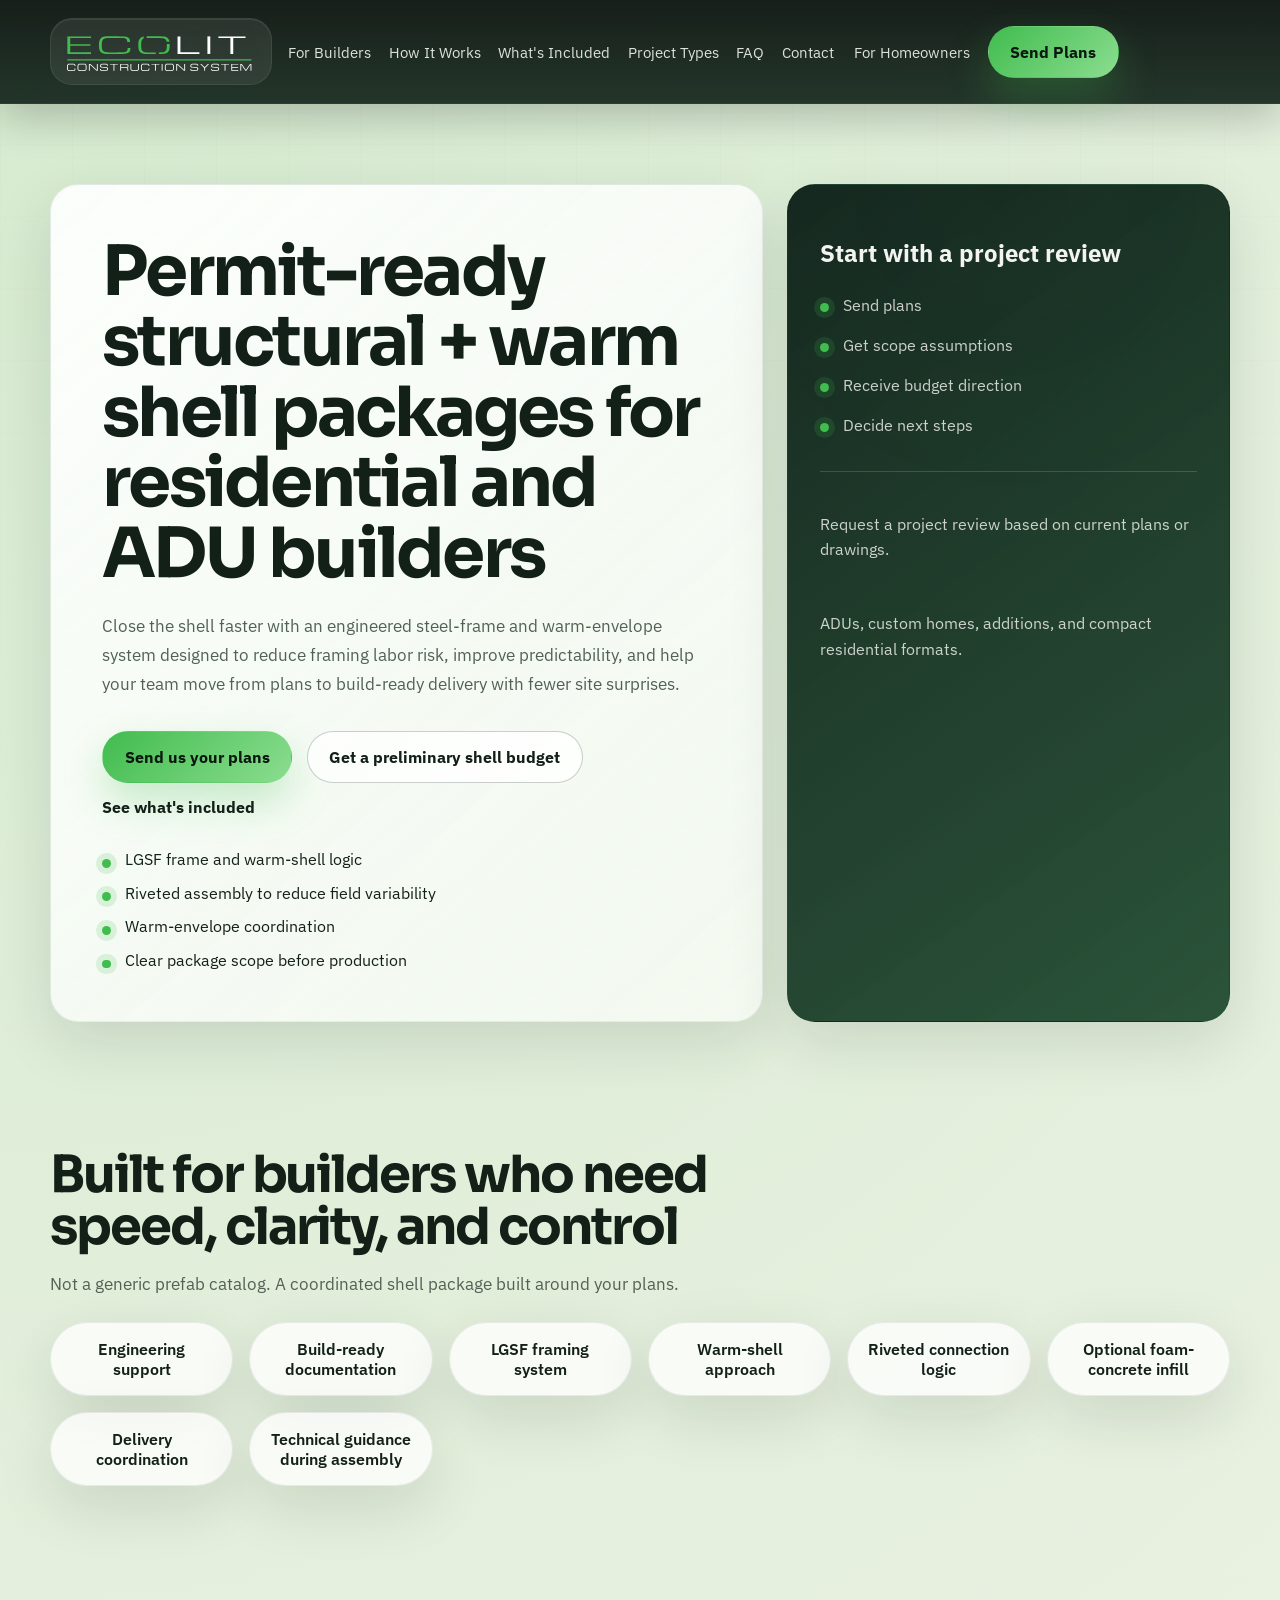
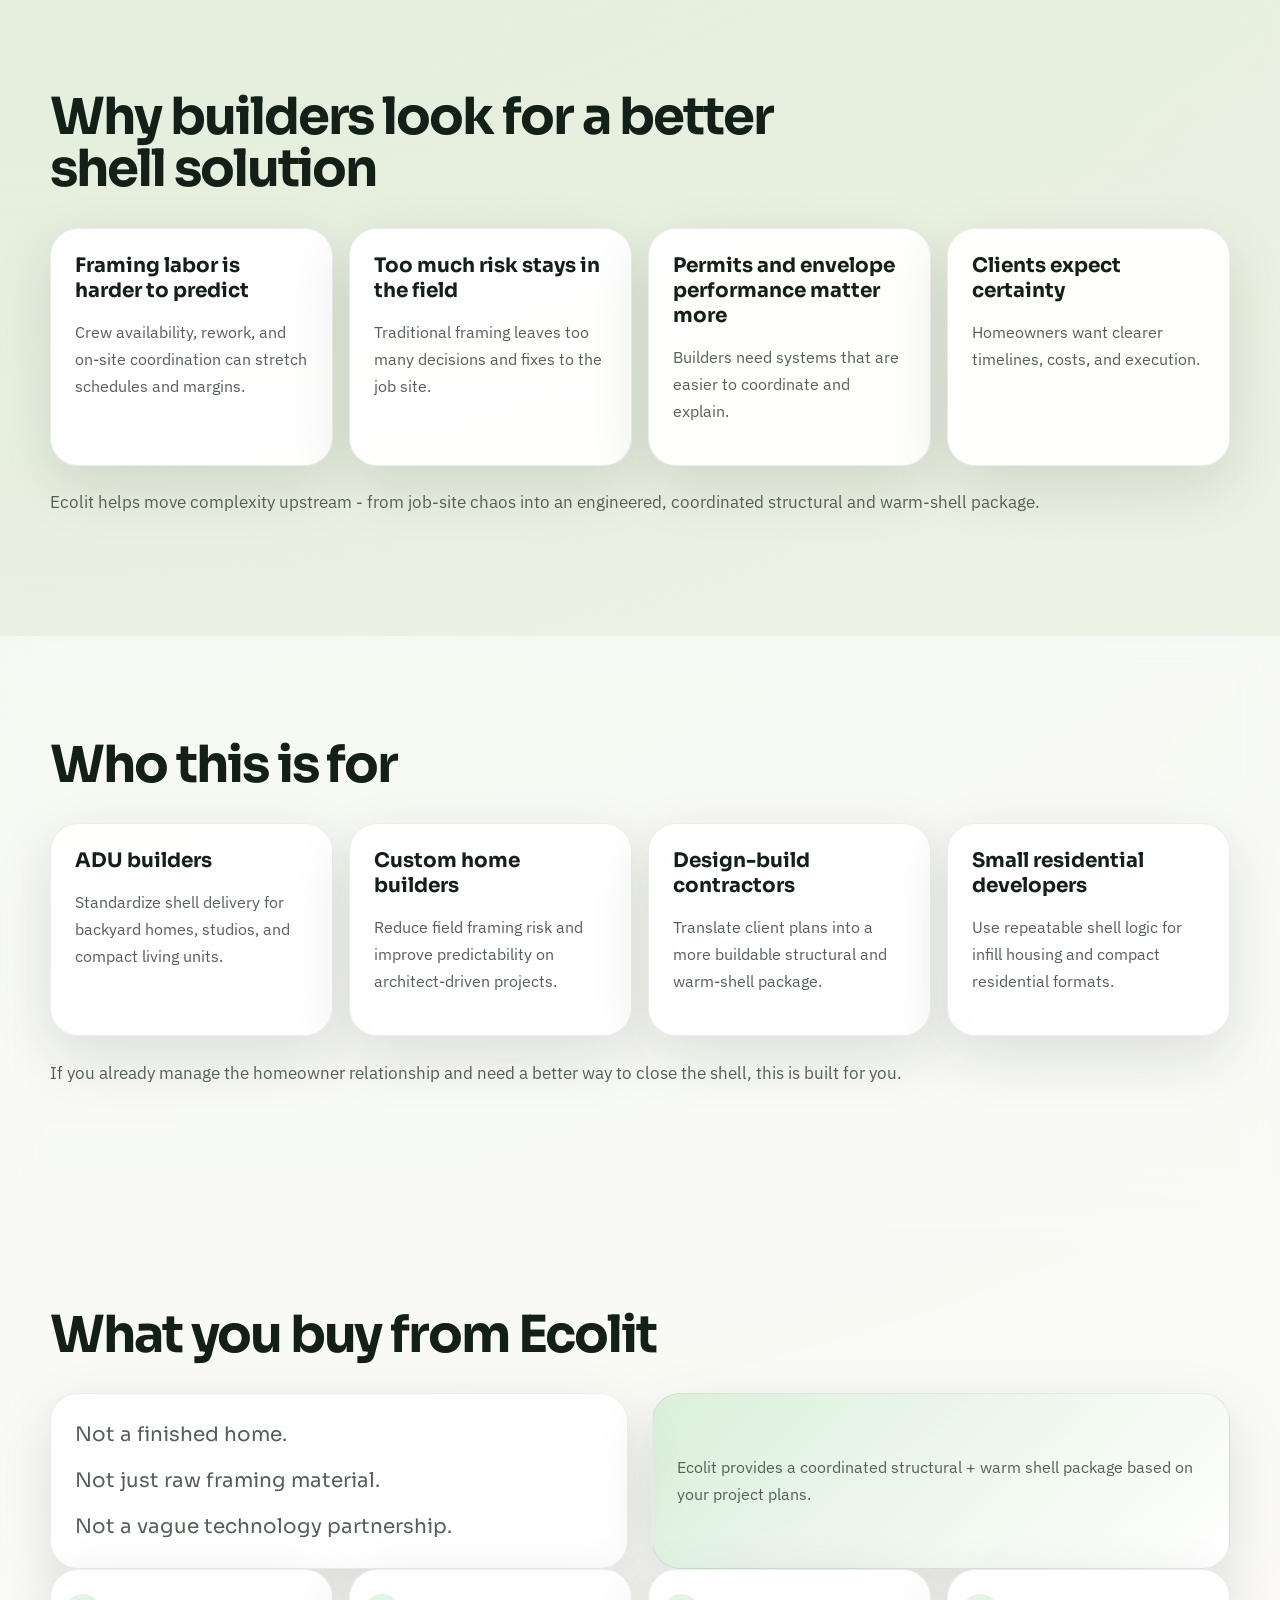
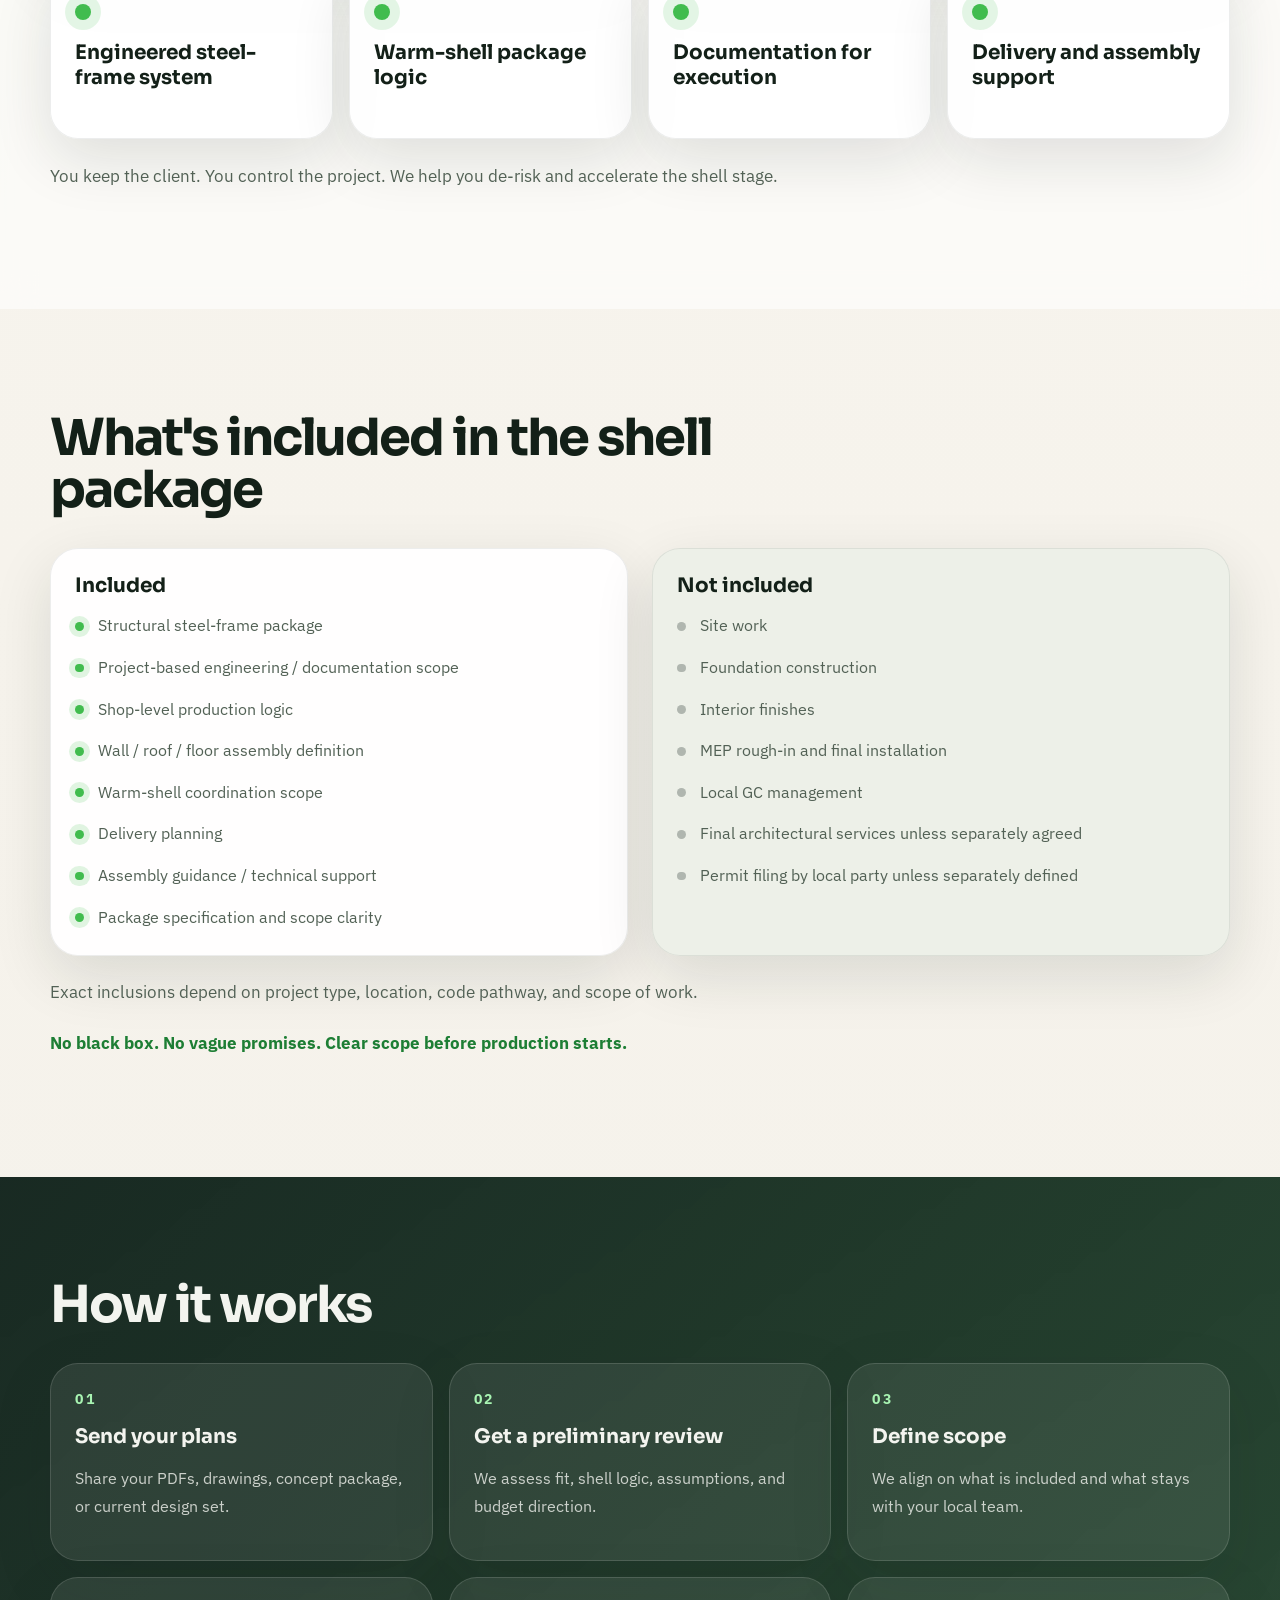
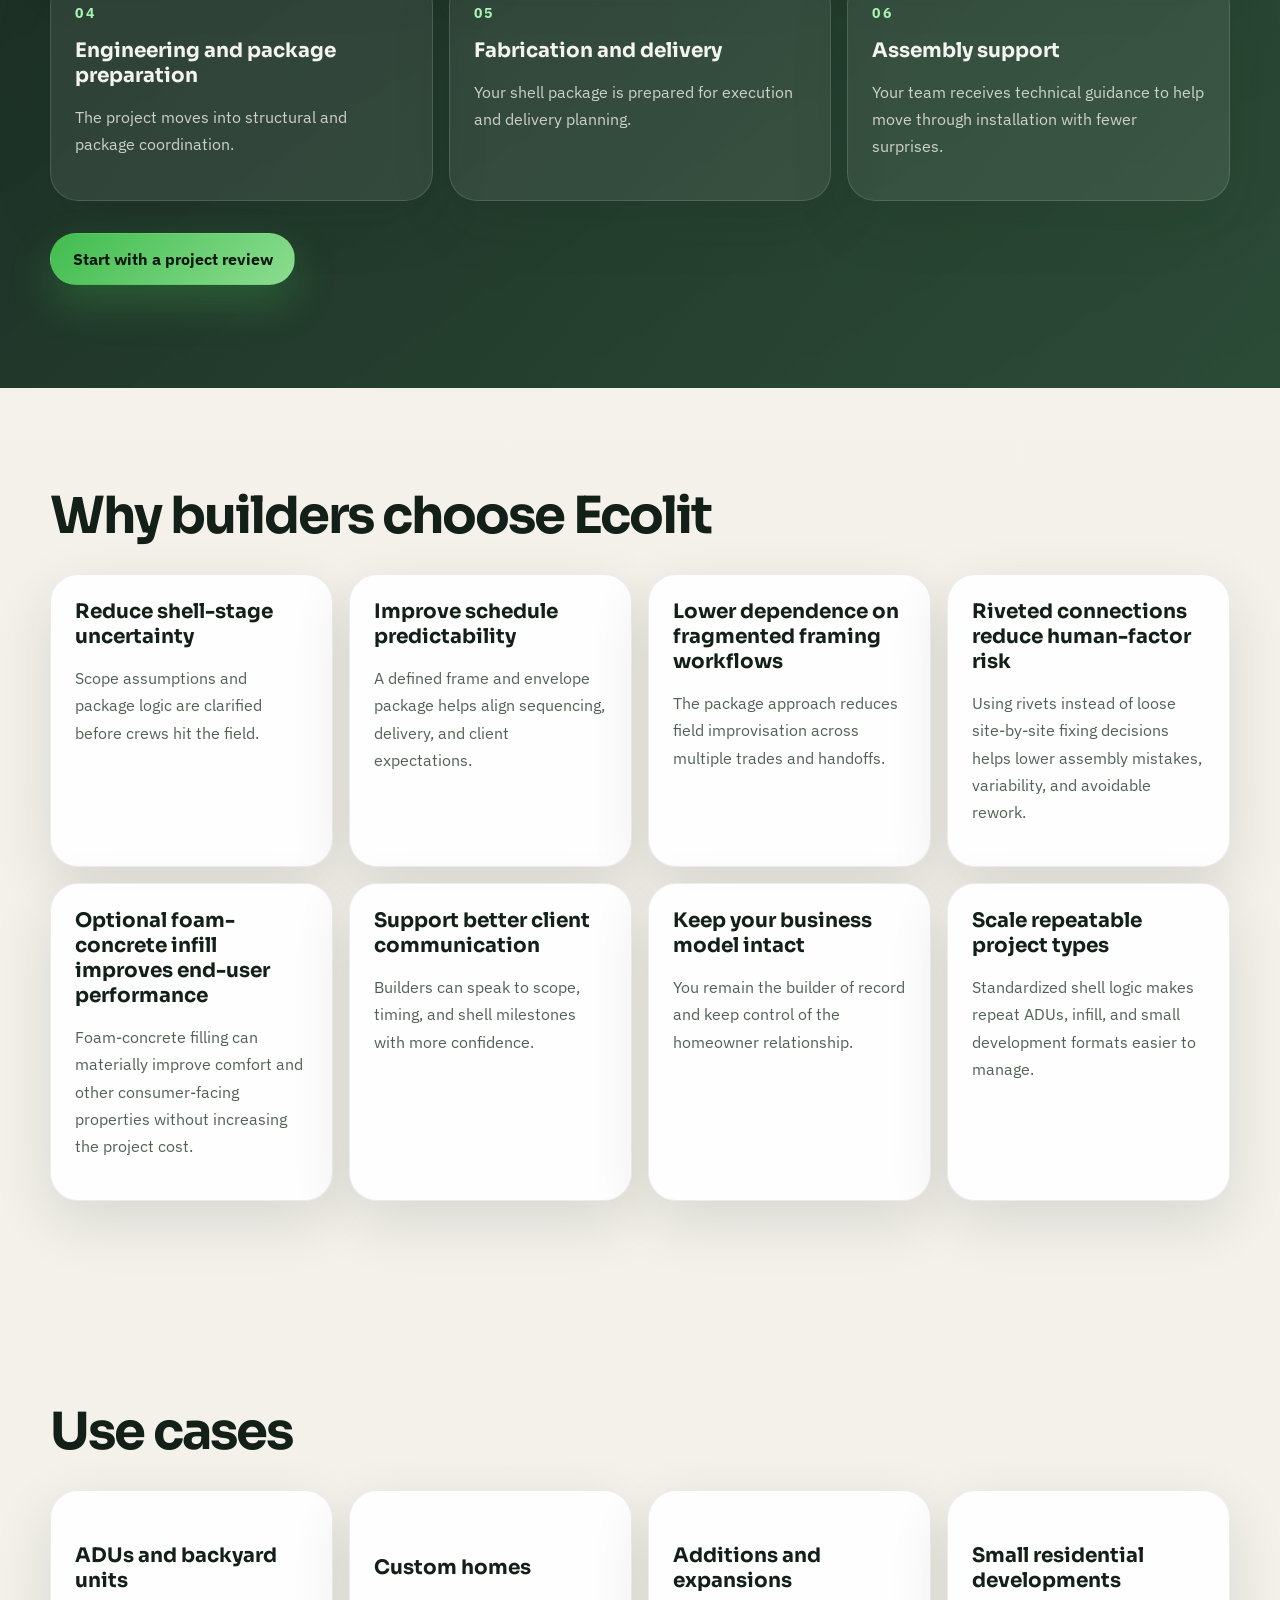
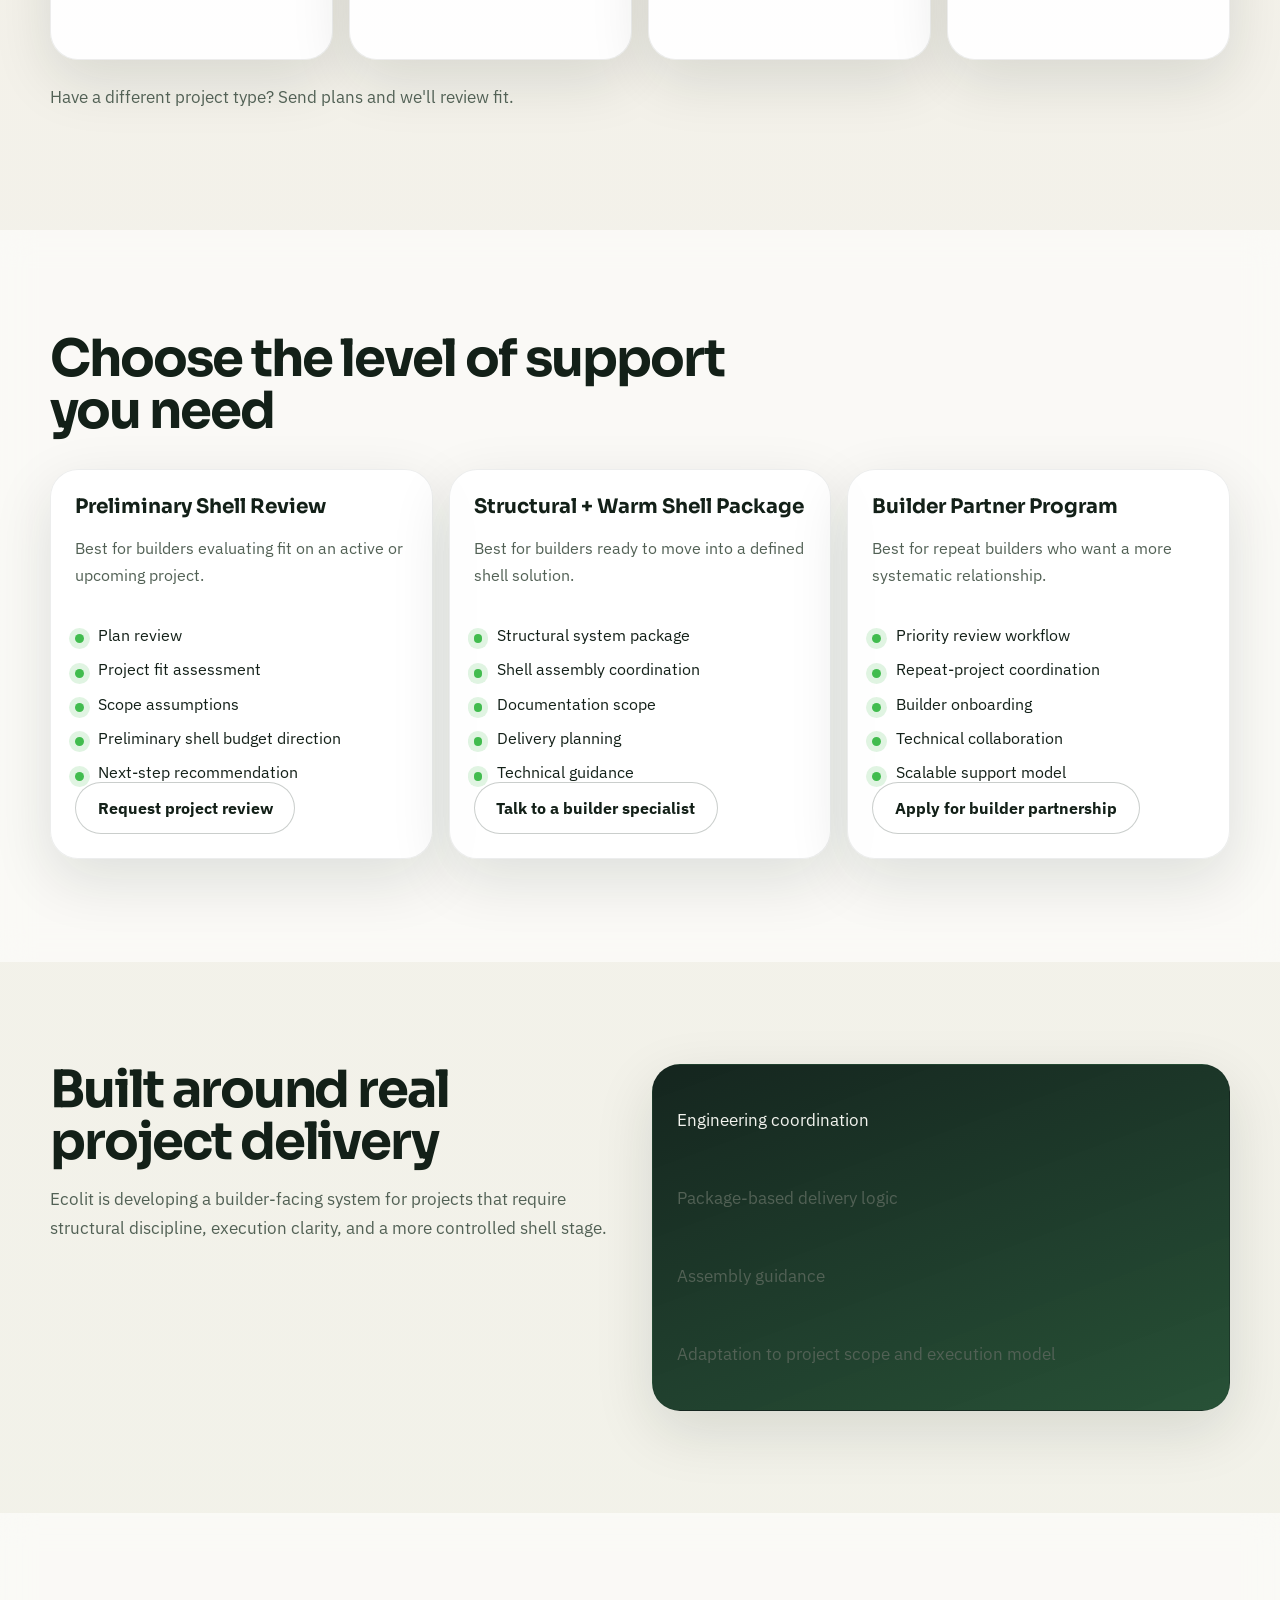
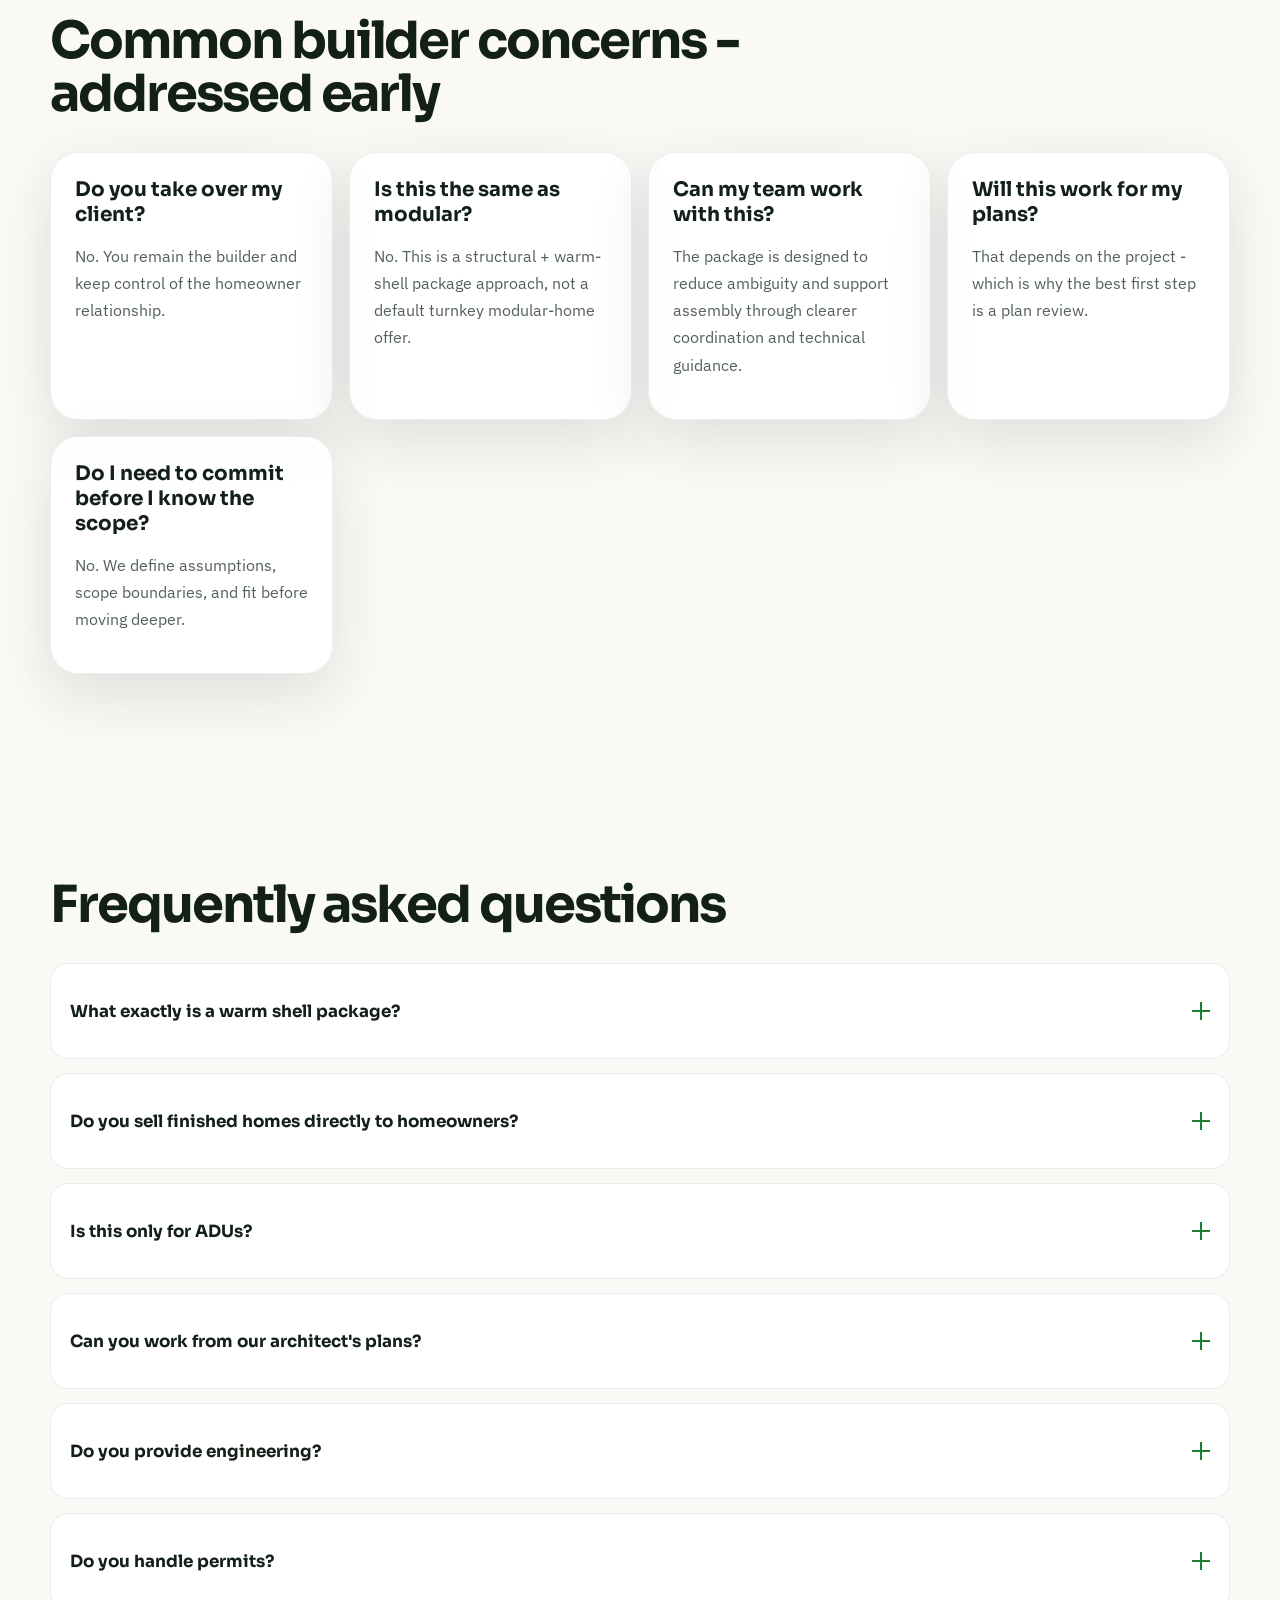
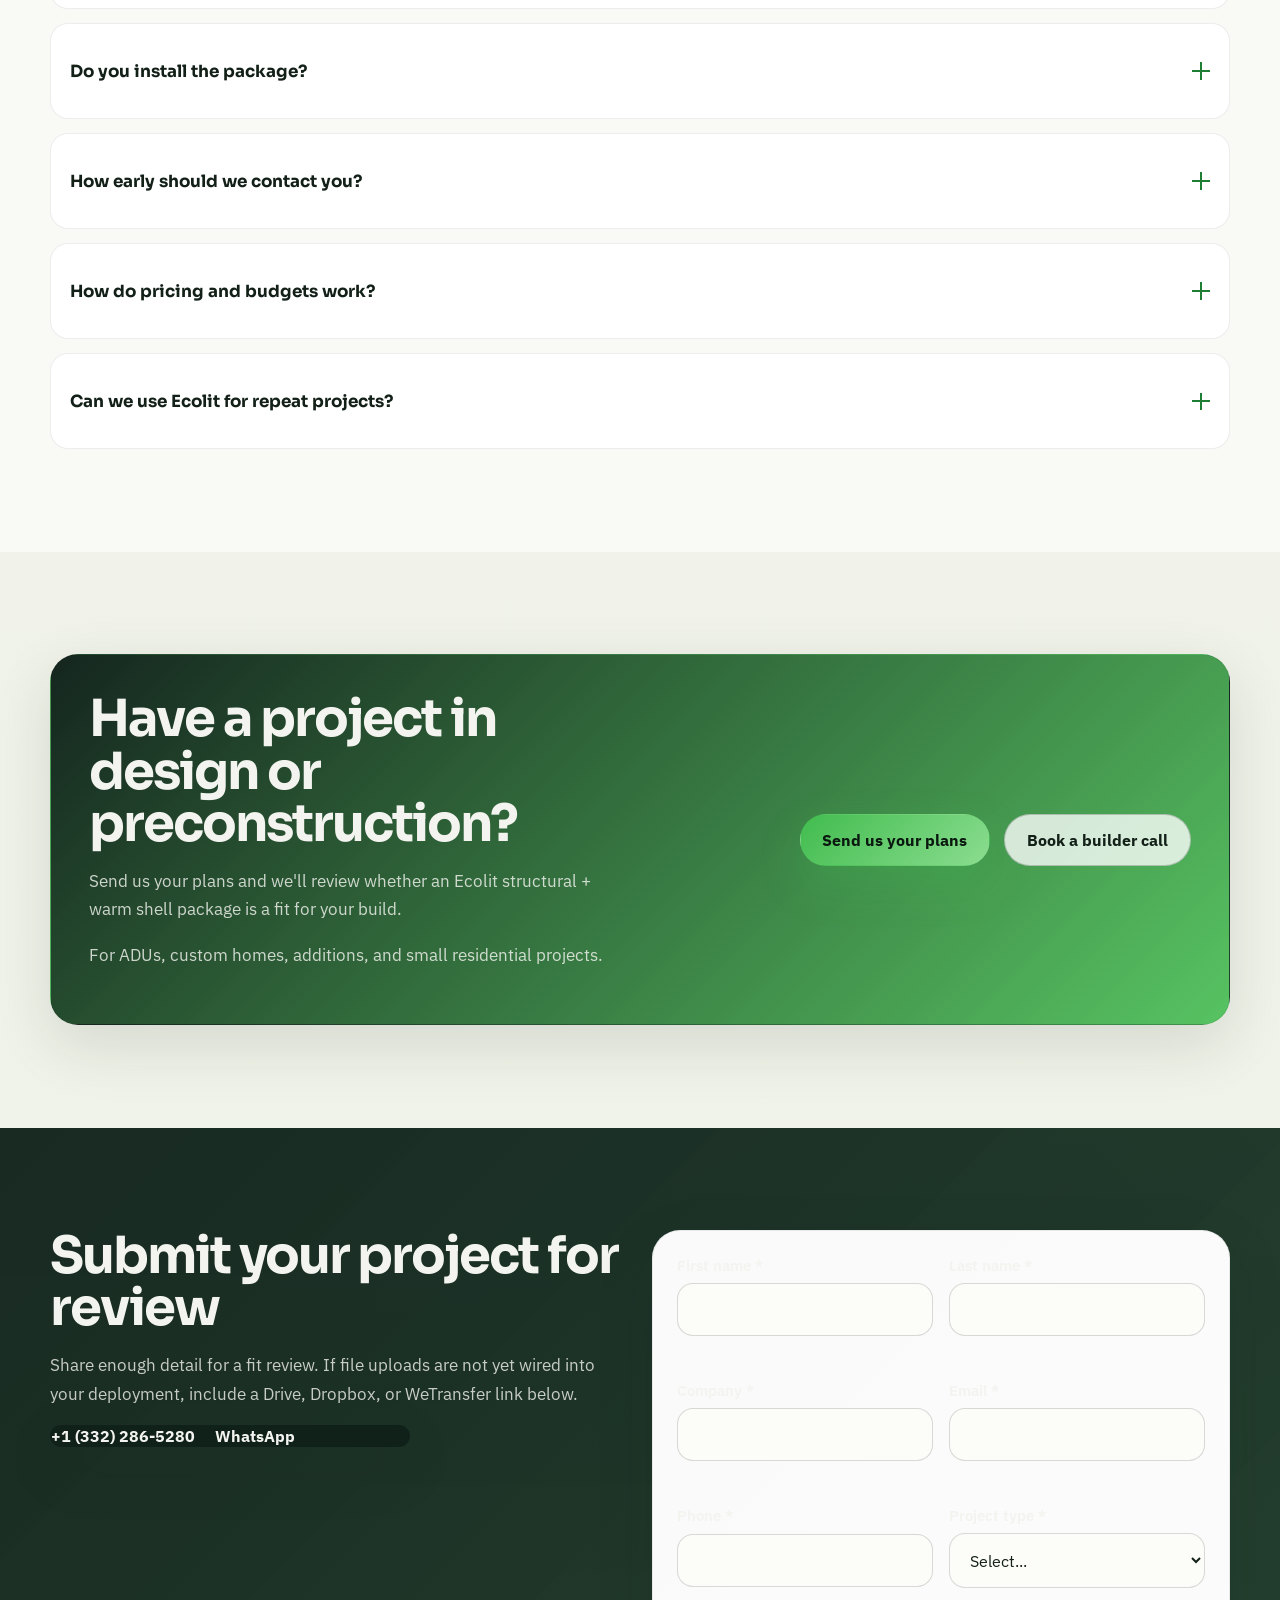
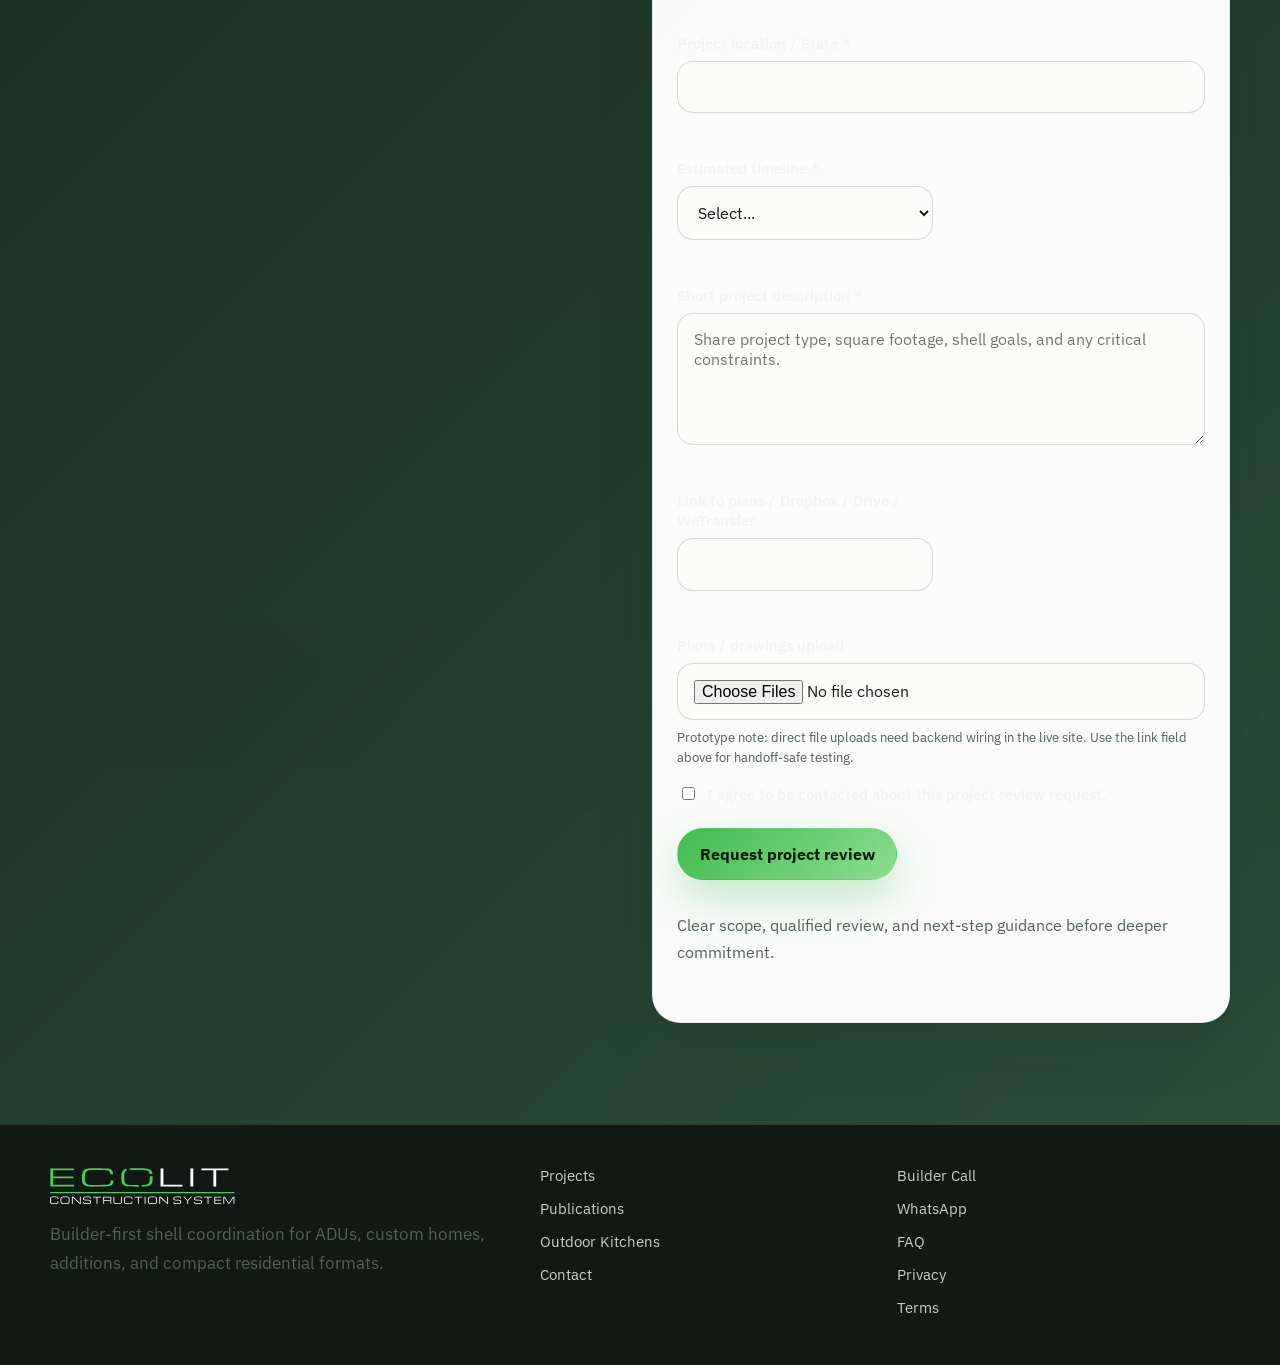
==== builders/index.html @ 36e25821 "Add static Ecolit builder landing" ====
<!doctype html>
<html lang="en">
  <head>
    <meta charset="utf-8">
    <meta name="viewport" content="width=device-width, initial-scale=1">
    <title>Structural + Warm Shell Packages for Builders | Ecolit USA</title>
    <meta
      name="description"
      content="Ecolit helps residential and ADU builders close the shell faster with engineered steel-frame and warm-shell packages. Send your plans for review."
    >
    <link rel="canonical" href="https://ecolit.us/builders/">
    <meta property="og:type" content="website">
    <meta property="og:title" content="Structural + Warm Shell Packages for Builders | Ecolit USA">
    <meta
      property="og:description"
      content="Ecolit helps residential and ADU builders close the shell faster with engineered steel-frame and warm-shell packages. Send your plans for review."
    >
    <meta property="og:url" content="https://ecolit.us/builders/">
    <meta property="og:site_name" content="Ecolit USA">
    <meta name="twitter:card" content="summary_large_image">
    <meta name="twitter:title" content="Structural + Warm Shell Packages for Builders | Ecolit USA">
    <meta
      name="twitter:description"
      content="Ecolit helps residential and ADU builders close the shell faster with engineered steel-frame and warm-shell packages. Send your plans for review."
    >
    <link rel="icon" href="../assets/ecolit-logo.svg" type="image/svg+xml">
    <link rel="preconnect" href="https://fonts.googleapis.com">
    <link rel="preconnect" href="https://fonts.gstatic.com" crossorigin>
    <link
      href="https://fonts.googleapis.com/css2?family=IBM+Plex+Sans:wght@400;500;600;700&family=Sora:wght@500;600;700;800&display=swap"
      rel="stylesheet"
    >
    <link rel="stylesheet" href="../styles.css?v=20260313b">
  </head>
  <body>
    <a class="skip-link" href="#main-content">Skip to content</a>
    <header class="site-header" id="site-header"></header>
    <main id="main-content"></main>
    <footer class="site-footer" id="site-footer"></footer>
    <script type="module" src="../script.js?v=20260313b"></script>
  </body>
</html>
---- styles.css ----
:root {
  --bg: #f4f1ea;
  --bg-strong: #10211a;
  --surface: rgba(255, 255, 255, 0.92);
  --surface-strong: #ffffff;
  --surface-muted: #e5ecdf;
  --line: rgba(16, 33, 26, 0.12);
  --line-strong: rgba(16, 33, 26, 0.22);
  --text: #132018;
  --text-muted: #526155;
  --text-inverse: #f3f4ef;
  --accent: #41bc4e;
  --accent-dark: #1d7e34;
  --accent-soft: rgba(65, 188, 78, 0.14);
  --shadow: 0 20px 60px rgba(19, 32, 24, 0.12);
  --radius: 28px;
  --radius-small: 18px;
  --shell: min(1180px, calc(100vw - 32px));
  --section-space: clamp(4rem, 8vw, 7rem);
  --font-display: "Sora", "Segoe UI", sans-serif;
  --font-body: "IBM Plex Sans", "Segoe UI", sans-serif;
}

*,
*::before,
*::after {
  box-sizing: border-box;
}

html {
  scroll-behavior: smooth;
}

body {
  margin: 0;
  font-family: var(--font-body);
  color: var(--text);
  background:
    radial-gradient(circle at top left, rgba(65, 188, 78, 0.2), transparent 28%),
    linear-gradient(180deg, #faf7f0 0%, var(--bg) 45%, #eef3e8 100%);
  min-height: 100vh;
}

body::before {
  content: "";
  position: fixed;
  inset: 0;
  background-image:
    linear-gradient(rgba(16, 33, 26, 0.03) 1px, transparent 1px),
    linear-gradient(90deg, rgba(16, 33, 26, 0.03) 1px, transparent 1px);
  background-size: 72px 72px;
  pointer-events: none;
  mask-image: linear-gradient(180deg, rgba(0, 0, 0, 0.35), transparent 88%);
  z-index: -1;
}

img {
  max-width: 100%;
  display: block;
}

a {
  color: inherit;
}

button,
input,
select,
textarea {
  font: inherit;
}

a:focus-visible,
button:focus-visible,
input:focus-visible,
select:focus-visible,
textarea:focus-visible {
  outline: 3px solid rgba(65, 188, 78, 0.65);
  outline-offset: 3px;
}

.skip-link {
  position: absolute;
  left: 16px;
  top: 8px;
  transform: translateY(-200%);
  padding: 0.75rem 1rem;
  background: var(--bg-strong);
  color: var(--text-inverse);
  border-radius: 999px;
  z-index: 100;
}

.skip-link:focus {
  transform: translateY(0);
}

.shell {
  width: var(--shell);
  margin: 0 auto;
}

.section {
  padding: var(--section-space) 0;
}

.section--tight {
  padding-top: 1.5rem;
}

.section--contrast {
  background: rgba(255, 255, 255, 0.58);
  backdrop-filter: blur(16px);
}

.section--gradient {
  background:
    linear-gradient(135deg, rgba(16, 33, 26, 0.96), rgba(26, 61, 39, 0.92)),
    linear-gradient(180deg, rgba(65, 188, 78, 0.15), transparent);
  color: var(--text-inverse);
}

.section-heading {
  max-width: 760px;
  margin-bottom: 2rem;
}

.section-heading--compact {
  margin-bottom: 1.5rem;
}

.section-heading h2,
.hero h1,
.cta-band h2 {
  font-family: var(--font-display);
  letter-spacing: -0.04em;
  line-height: 1.02;
  margin: 0;
}

.hero h1 {
  font-size: clamp(2.3rem, 5.4vw, 4.35rem);
  max-width: 12ch;
}

.section-heading h2,
.cta-band h2 {
  font-size: clamp(2rem, 4vw, 3.5rem);
}

.section-heading p,
.hero__body,
.section-note,
.section-trust,
.proof-card p,
.cta-band p,
.footer__brand p {
  color: var(--text-muted);
  font-size: 1.05rem;
  line-height: 1.7;
}

.section--gradient .section-heading p,
.section--gradient .section-note,
.section--gradient .cta-band p {
  color: rgba(243, 244, 239, 0.8);
}

.site-header {
  position: sticky;
  top: 0;
  z-index: 20;
  padding: 18px 0;
  backdrop-filter: blur(18px);
  background:
    linear-gradient(180deg, rgba(10, 18, 14, 0.94), rgba(15, 33, 23, 0.9));
  border-bottom: 1px solid rgba(168, 244, 178, 0.14);
  box-shadow: 0 14px 40px rgba(8, 14, 10, 0.22);
}

.shell--header {
  display: grid;
  grid-template-columns: auto auto 1fr;
  gap: 1rem;
  align-items: center;
}

.brand {
  display: inline-flex;
  align-items: center;
  padding: 0.85rem 1rem;
  border-radius: 22px;
  background: rgba(255, 255, 255, 0.08);
  border: 1px solid rgba(255, 255, 255, 0.08);
  box-shadow: inset 0 1px 0 rgba(255, 255, 255, 0.08);
}

.brand__logo {
  width: 188px;
  height: auto;
  filter: drop-shadow(0 2px 8px rgba(0, 0, 0, 0.25));
}

.site-nav {
  display: flex;
  align-items: center;
  justify-content: space-between;
  gap: 1.25rem;
}

.site-nav__links,
.site-nav__actions {
  display: flex;
  align-items: center;
  gap: 1.1rem;
}

.site-nav__link,
.site-nav__secondary {
  text-decoration: none;
  color: rgba(243, 244, 239, 0.9);
  font-size: 0.96rem;
}

.footer__links a {
  text-decoration: none;
  color: var(--text);
  font-size: 0.96rem;
}

.site-nav__link:hover,
.site-nav__secondary:hover,
.footer__links a:hover,
.hero__text-link:hover {
  color: #a8f4b2;
}

.menu-toggle {
  display: none;
  width: 48px;
  height: 48px;
  border-radius: 14px;
  border: 1px solid rgba(255, 255, 255, 0.14);
  background: rgba(255, 255, 255, 0.08);
  padding: 0;
}

.menu-toggle span {
  display: block;
  width: 18px;
  height: 2px;
  margin: 6px auto;
  background: var(--text-inverse);
}

.button {
  display: inline-flex;
  align-items: center;
  justify-content: center;
  gap: 0.5rem;
  min-height: 52px;
  border-radius: 999px;
  padding: 0.85rem 1.35rem;
  text-decoration: none;
  font-weight: 700;
  border: 1px solid transparent;
  transition:
    transform 180ms ease,
    border-color 180ms ease,
    background 180ms ease,
    color 180ms ease;
}

.button:hover {
  transform: translateY(-1px);
}

.button--primary {
  background: linear-gradient(135deg, var(--accent), #8bdd90);
  color: #0a180f;
  box-shadow: 0 18px 40px rgba(65, 188, 78, 0.28);
}

.button--secondary {
  border-color: var(--line-strong);
  background: rgba(255, 255, 255, 0.78);
  color: var(--text);
}

.section--gradient .button--secondary {
  border-color: rgba(243, 244, 239, 0.22);
  background: rgba(255, 255, 255, 0.08);
  color: var(--text-inverse);
}

.hero {
  padding-top: clamp(3rem, 7vw, 5rem);
}

.hero__grid,
.form-layout,
.proof-grid,
.scope-grid,
.statement-grid,
.cta-band {
  display: grid;
  gap: 1.5rem;
}

.hero__grid {
  grid-template-columns: minmax(0, 1.45fr) minmax(290px, 0.9fr);
  align-items: stretch;
}

.hero__content {
  padding: clamp(2rem, 4vw, 3.5rem);
  border-radius: var(--radius);
  background:
    linear-gradient(140deg, rgba(255, 255, 255, 0.92), rgba(248, 252, 246, 0.78)),
    linear-gradient(135deg, rgba(65, 188, 78, 0.1), transparent);
  box-shadow: var(--shadow);
  border: 1px solid rgba(16, 33, 26, 0.08);
}

.hero__body {
  max-width: 60ch;
  margin: 1.35rem 0 0;
  font-size: 1.08rem;
}

.hero__actions {
  display: flex;
  flex-wrap: wrap;
  gap: 0.9rem;
  margin-top: 2rem;
}

.hero__text-link {
  display: inline-flex;
  align-items: center;
  font-weight: 700;
  text-decoration: none;
}

.hero__highlights {
  list-style: none;
  padding: 0;
  margin: 2rem 0 0;
  display: grid;
  gap: 0.85rem;
}

.hero__highlights li,
.hero__checklist li,
.scope-list li {
  position: relative;
  padding-left: 1.45rem;
}

.hero__highlights li::before,
.hero__checklist li::before,
.scope-list li::before {
  content: "";
  position: absolute;
  left: 0;
  top: 0.6em;
  width: 0.55rem;
  height: 0.55rem;
  border-radius: 999px;
  background: var(--accent);
  box-shadow: 0 0 0 6px rgba(65, 188, 78, 0.16);
}

.hero__panel,
.card,
.package-card,
.scope-card,
.proof-card,
.contact-card,
.lead-form,
.statement-card,
.cta-band,
.pill,
.step-card {
  border-radius: var(--radius);
  border: 1px solid rgba(16, 33, 26, 0.08);
  background: var(--surface);
  box-shadow: var(--shadow);
}

.hero__panel {
  padding: 2rem;
  background:
    linear-gradient(145deg, rgba(16, 33, 26, 0.97), rgba(28, 72, 45, 0.93)),
    radial-gradient(circle at top, rgba(65, 188, 78, 0.3), transparent 40%);
  color: var(--text-inverse);
}

.hero__panel h2,
.contact-card a,
.proof-card p:first-child {
  color: var(--text-inverse);
}

.hero__checklist {
  list-style: none;
  padding: 0;
  margin: 1.5rem 0 2rem;
  display: grid;
  gap: 0.9rem;
}

.hero__panel-meta {
  display: grid;
  gap: 1rem;
  padding-top: 1.5rem;
  border-top: 1px solid rgba(243, 244, 239, 0.16);
}

.hero__panel-meta p,
.hero__panel li {
  color: rgba(243, 244, 239, 0.82);
  line-height: 1.6;
}

.pill-grid,
.card-grid,
.feature-grid,
.list-card-grid,
.package-grid {
  display: grid;
  gap: 1rem;
}

.pill-grid {
  grid-template-columns: repeat(6, minmax(0, 1fr));
}

.pill {
  padding: 1rem 1.1rem;
  border-radius: 999px;
  text-align: center;
  font-weight: 600;
  background: rgba(255, 255, 255, 0.75);
}

.card-grid,
.feature-grid,
.list-card-grid {
  grid-template-columns: repeat(4, minmax(0, 1fr));
}

.card,
.package-card,
.scope-card,
.statement-card,
.proof-card,
.lead-form {
  padding: 1.5rem;
}

.card h3,
.package-card h3,
.scope-card h3,
.step-card h3,
.faq-trigger,
.statement-card__line {
  font-family: var(--font-display);
}

.card h3,
.package-card h3,
.scope-card h3,
.step-card h3 {
  margin: 0 0 0.9rem;
  font-size: 1.25rem;
}

.card p,
.package-card p,
.scope-card li,
.step-card p,
.faq-panel p,
.lead-form p,
.statement-card p {
  line-height: 1.7;
  color: var(--text-muted);
}

.statement-grid,
.scope-grid,
.proof-grid,
.form-layout,
.cta-band {
  grid-template-columns: repeat(2, minmax(0, 1fr));
}

.statement-card--stacked {
  display: grid;
  gap: 0.75rem;
}

.statement-card__line {
  margin: 0;
  font-size: 1.25rem;
}

.statement-card--highlight {
  background:
    linear-gradient(135deg, rgba(65, 188, 78, 0.17), rgba(255, 255, 255, 0.94));
  display: flex;
  align-items: center;
}

.card--feature,
.card--list {
  display: flex;
  flex-direction: column;
  justify-content: center;
  min-height: 170px;
}

.card__icon {
  width: 1rem;
  height: 1rem;
  border-radius: 999px;
  background: var(--accent);
  box-shadow: 0 0 0 10px rgba(65, 188, 78, 0.14);
  margin-bottom: 1.2rem;
}

.scope-card--muted {
  background: rgba(236, 240, 231, 0.88);
}

.scope-list,
.step-grid {
  padding: 0;
  margin: 0;
  list-style: none;
}

.scope-list {
  display: grid;
  gap: 0.9rem;
}

.scope-list--plain li::before {
  background: rgba(16, 33, 26, 0.28);
  box-shadow: none;
}

.section-note,
.section-trust {
  margin-top: 1.4rem;
}

.section-trust {
  color: var(--accent-dark);
  font-weight: 700;
}

.step-grid {
  display: grid;
  grid-template-columns: repeat(3, minmax(0, 1fr));
  gap: 1rem;
  margin-bottom: 2rem;
}

.step-card {
  padding: 1.5rem;
  background: rgba(255, 255, 255, 0.08);
  border-color: rgba(243, 244, 239, 0.14);
}

.step-card p {
  color: rgba(243, 244, 239, 0.8);
}

.step-card__index {
  display: inline-flex;
  margin-bottom: 1rem;
  color: #a8f4b2;
  font-size: 0.9rem;
  font-weight: 700;
  letter-spacing: 0.18em;
}

.package-grid {
  grid-template-columns: repeat(3, minmax(0, 1fr));
}

.package-card__audience {
  min-height: 4.6rem;
}

.proof-card {
  background:
    linear-gradient(160deg, rgba(16, 33, 26, 0.98), rgba(28, 72, 45, 0.95));
  display: grid;
  gap: 1rem;
}

.contact-card {
  max-width: 360px;
  background: rgba(16, 33, 26, 0.94);
}

.contact-card a {
  display: inline-flex;
  text-decoration: none;
  margin-right: 1rem;
  font-weight: 700;
}

.cta-band {
  padding: clamp(1.5rem, 3vw, 2.5rem);
  align-items: center;
  background:
    linear-gradient(135deg, rgba(16, 33, 26, 0.98), rgba(65, 188, 78, 0.88));
  color: var(--text-inverse);
}

.cta-band p,
.cta-band__note {
  color: rgba(243, 244, 239, 0.82);
}

.cta-band__actions {
  display: flex;
  flex-wrap: wrap;
  justify-content: flex-end;
  gap: 0.9rem;
}

.lead-form {
  background: rgba(255, 255, 255, 0.98);
}

.form-grid {
  display: grid;
  grid-template-columns: repeat(2, minmax(0, 1fr));
  gap: 1rem;
}

.field,
.checkbox-field {
  display: grid;
  gap: 0.5rem;
}

.field--full {
  grid-column: 1 / -1;
}

.field span,
.checkbox-field span {
  font-size: 0.96rem;
  font-weight: 600;
}

.field input,
.field select,
.field textarea {
  width: 100%;
  border-radius: 16px;
  border: 1px solid rgba(16, 33, 26, 0.16);
  background: #fcfcf9;
  color: var(--text);
  padding: 0.95rem 1rem;
}

.field textarea {
  resize: vertical;
}

.field__error {
  color: #a4372d;
  min-height: 1.3rem;
}

.field__hint,
.form-meta {
  color: var(--text-muted);
  line-height: 1.5;
}

.checkbox-field {
  margin-top: 1rem;
  align-items: start;
  grid-template-columns: 22px minmax(0, 1fr);
}

.checkbox-field input {
  margin-top: 0.2rem;
}

.form-actions {
  margin-top: 1.5rem;
  display: flex;
  align-items: center;
  justify-content: space-between;
  gap: 1rem;
  flex-wrap: wrap;
}

.form-errors {
  margin-top: 1rem;
  color: #a4372d;
  font-weight: 600;
}

.form-success {
  margin-top: 1rem;
  padding: 1rem 1.1rem;
  border-radius: 18px;
  background: rgba(65, 188, 78, 0.1);
  color: var(--accent-dark);
}

.faq-list {
  display: grid;
  gap: 0.9rem;
}

.faq-item {
  border-radius: var(--radius-small);
  border: 1px solid rgba(16, 33, 26, 0.08);
  background: rgba(255, 255, 255, 0.92);
}

.faq-trigger {
  width: 100%;
  display: flex;
  align-items: center;
  justify-content: space-between;
  gap: 1rem;
  padding: 1.1rem 1.2rem;
  border: 0;
  border-radius: var(--radius-small);
  background: transparent;
  color: var(--text);
  text-align: left;
  font-size: 1.05rem;
}

.faq-trigger__icon {
  width: 1.1rem;
  height: 1.1rem;
  position: relative;
}

.faq-trigger__icon::before,
.faq-trigger__icon::after {
  content: "";
  position: absolute;
  inset: calc(50% - 1px) 0 auto 0;
  height: 2px;
  background: var(--accent-dark);
}

.faq-trigger__icon::after {
  inset: 0 calc(50% - 1px);
  width: 2px;
  height: 100%;
}

.faq-trigger[aria-expanded="true"] .faq-trigger__icon::after {
  transform: scaleY(0);
}

.faq-panel {
  padding: 0 1.2rem 1.2rem;
}

.site-footer {
  background: #101914;
  color: rgba(243, 244, 239, 0.82);
  padding: 2.5rem 0 3rem;
}

.footer__grid {
  display: grid;
  grid-template-columns: 1.4fr 1fr 1fr;
  gap: 1.5rem;
  align-items: start;
}

.footer__links {
  display: grid;
  gap: 0.8rem;
}

.footer__links a {
  color: rgba(243, 244, 239, 0.82);
}

.brand__logo--footer {
  filter: brightness(1.1);
}

@media (max-width: 1080px) {
  .pill-grid {
    grid-template-columns: repeat(3, minmax(0, 1fr));
  }

  .card-grid,
  .feature-grid,
  .list-card-grid,
  .step-grid {
    grid-template-columns: repeat(2, minmax(0, 1fr));
  }

  .hero__grid,
  .statement-grid,
  .scope-grid,
  .proof-grid,
  .form-layout,
  .cta-band,
  .footer__grid,
  .package-grid {
    grid-template-columns: 1fr;
  }

  .cta-band__actions {
    justify-content: flex-start;
  }
}

@media (max-width: 860px) {
  .shell--header {
    grid-template-columns: auto auto;
  }

  .menu-toggle {
    display: inline-block;
    justify-self: end;
  }

  .site-nav {
    grid-column: 1 / -1;
    display: none;
    flex-direction: column;
    align-items: stretch;
    padding: 1rem;
    border-radius: 24px;
    background: rgba(14, 28, 21, 0.98);
    border: 1px solid rgba(255, 255, 255, 0.08);
  }

  .site-nav[data-open="true"] {
    display: flex;
  }

  .site-nav__links,
  .site-nav__actions {
    flex-direction: column;
    align-items: stretch;
  }

  .site-nav__link,
  .site-nav__secondary {
    padding: 0.2rem 0;
  }

  .site-nav .button--primary {
    width: 100%;
  }
}

@media (max-width: 720px) {
  .hero h1 {
    max-width: 11ch;
  }

  .pill-grid,
  .card-grid,
  .feature-grid,
  .list-card-grid,
  .form-grid,
  .step-grid {
    grid-template-columns: 1fr;
  }

  .hero__content,
  .hero__panel,
  .card,
  .package-card,
  .scope-card,
  .lead-form,
  .statement-card,
  .proof-card {
    border-radius: 24px;
  }
}

@media (prefers-reduced-motion: reduce) {
  html {
    scroll-behavior: auto;
  }

  *,
  *::before,
  *::after {
    animation-duration: 0.01ms !important;
    animation-iteration-count: 1 !important;
    transition-duration: 0.01ms !important;
    scroll-behavior: auto !important;
  }
}
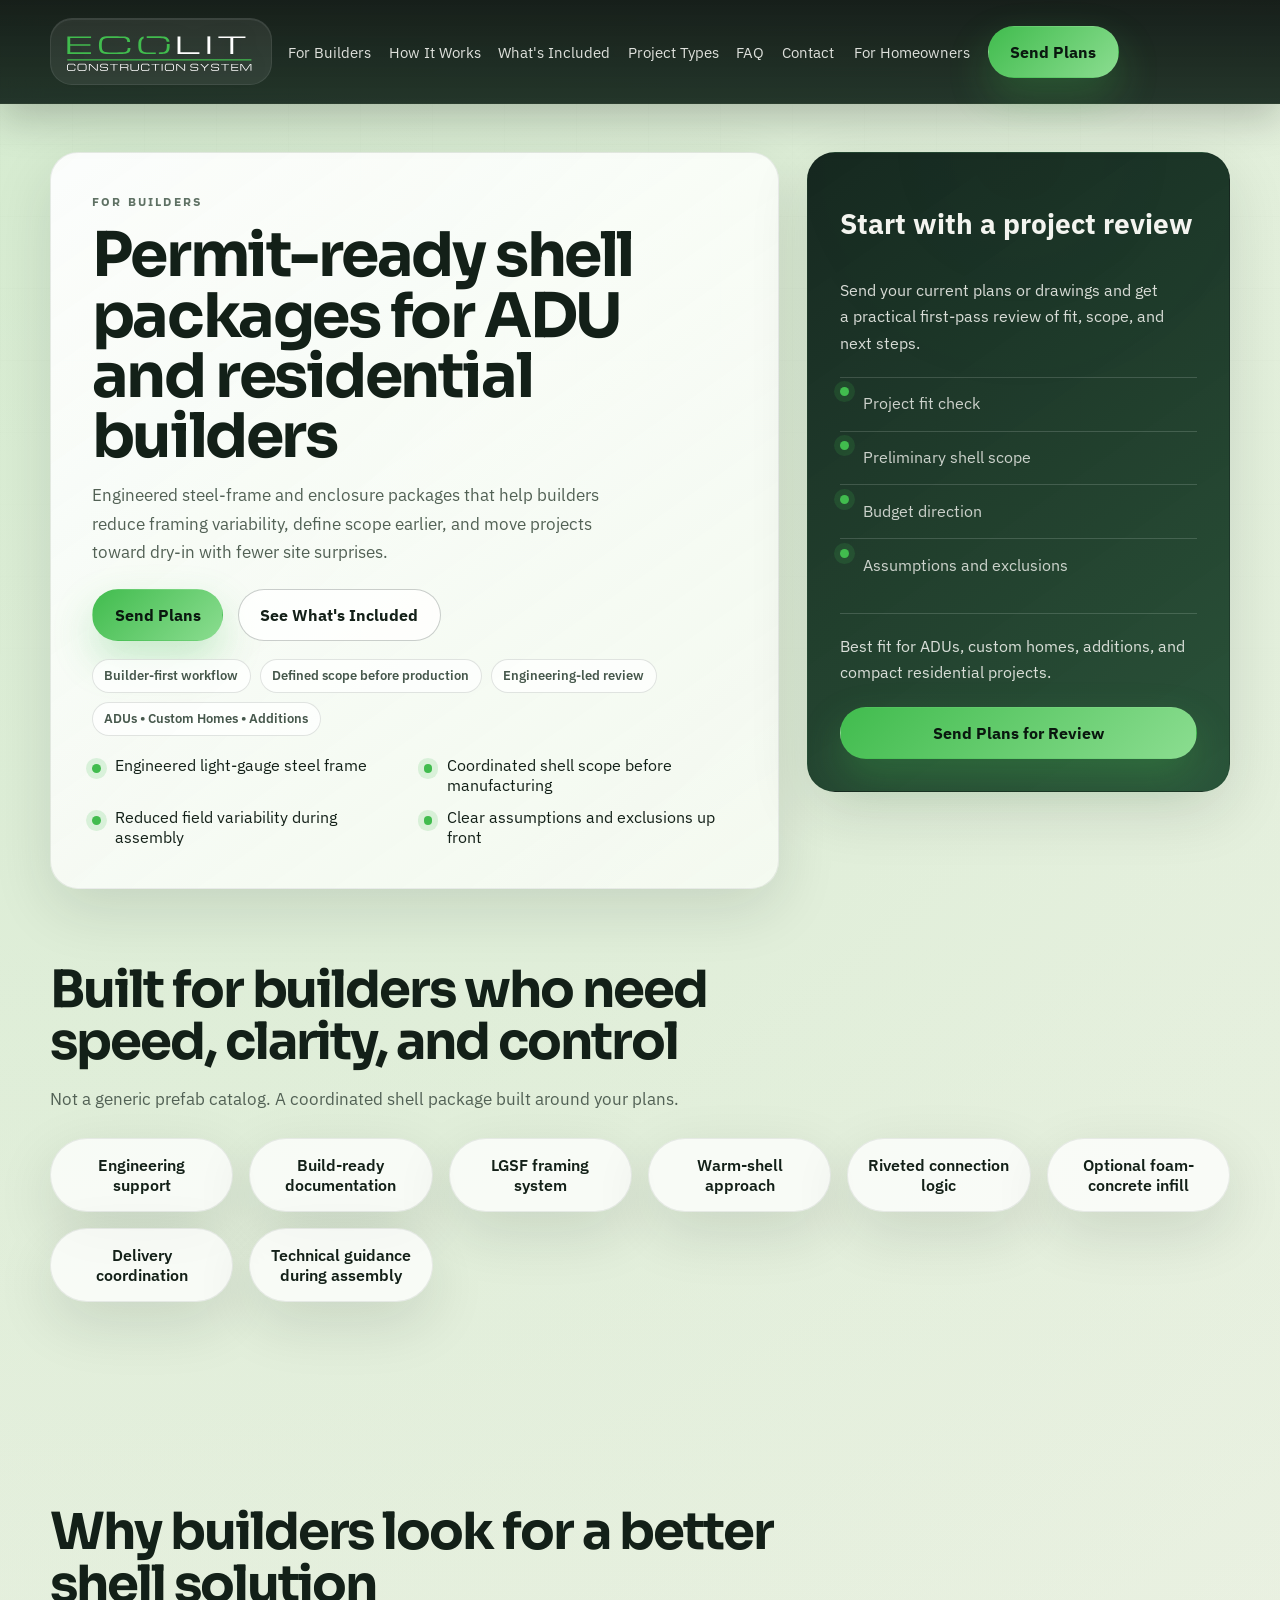
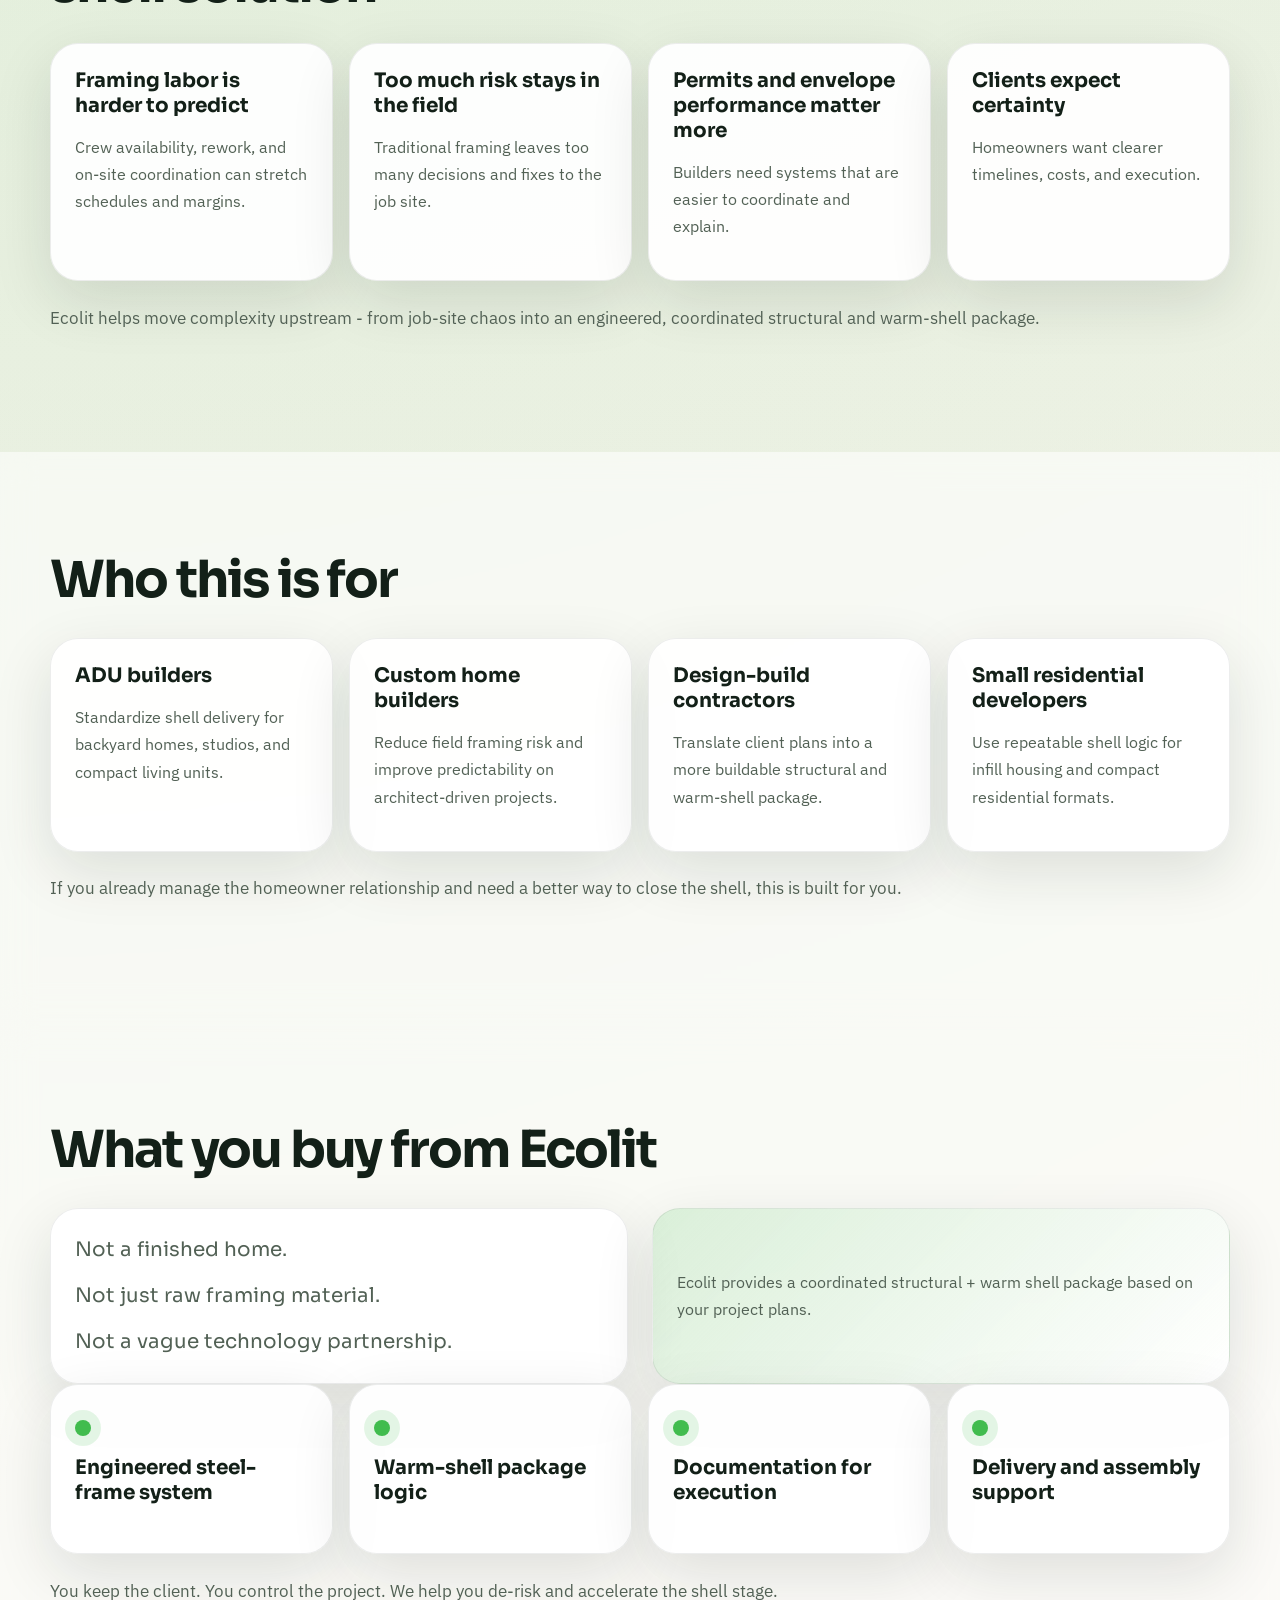
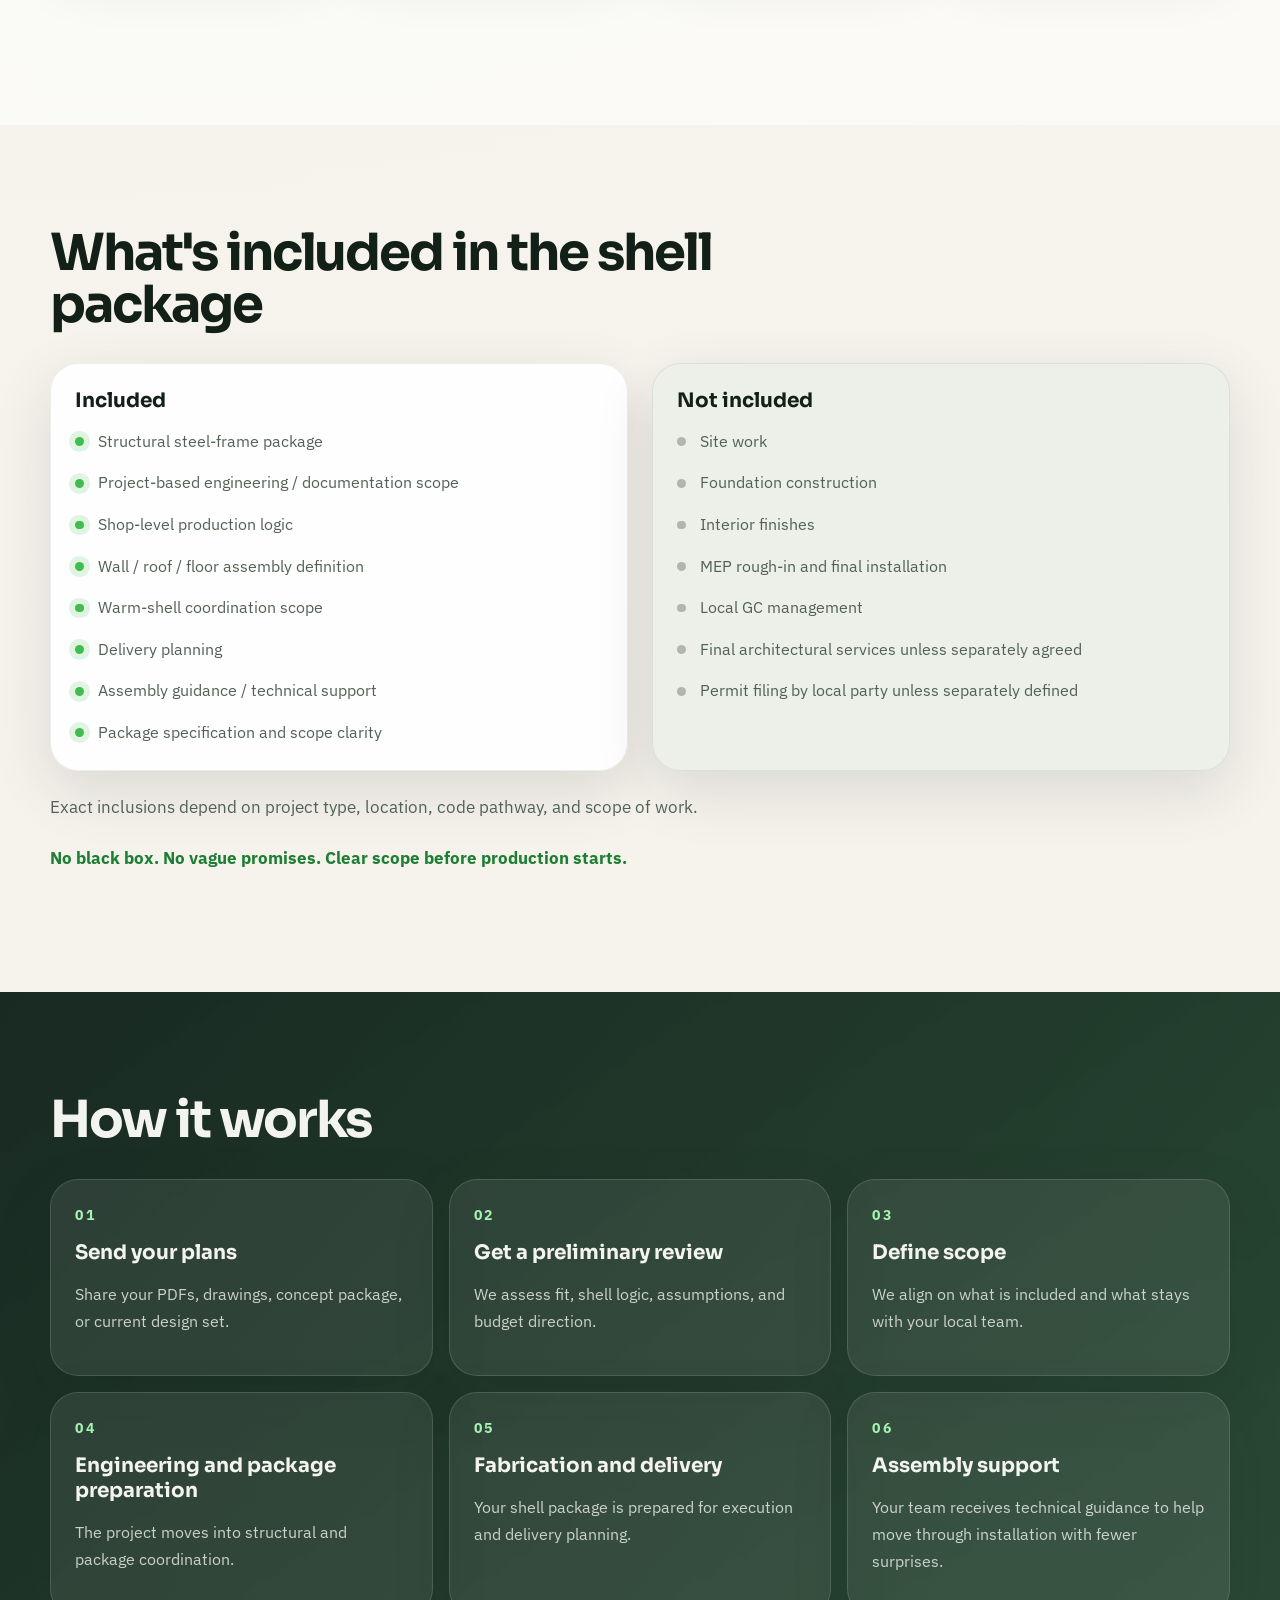
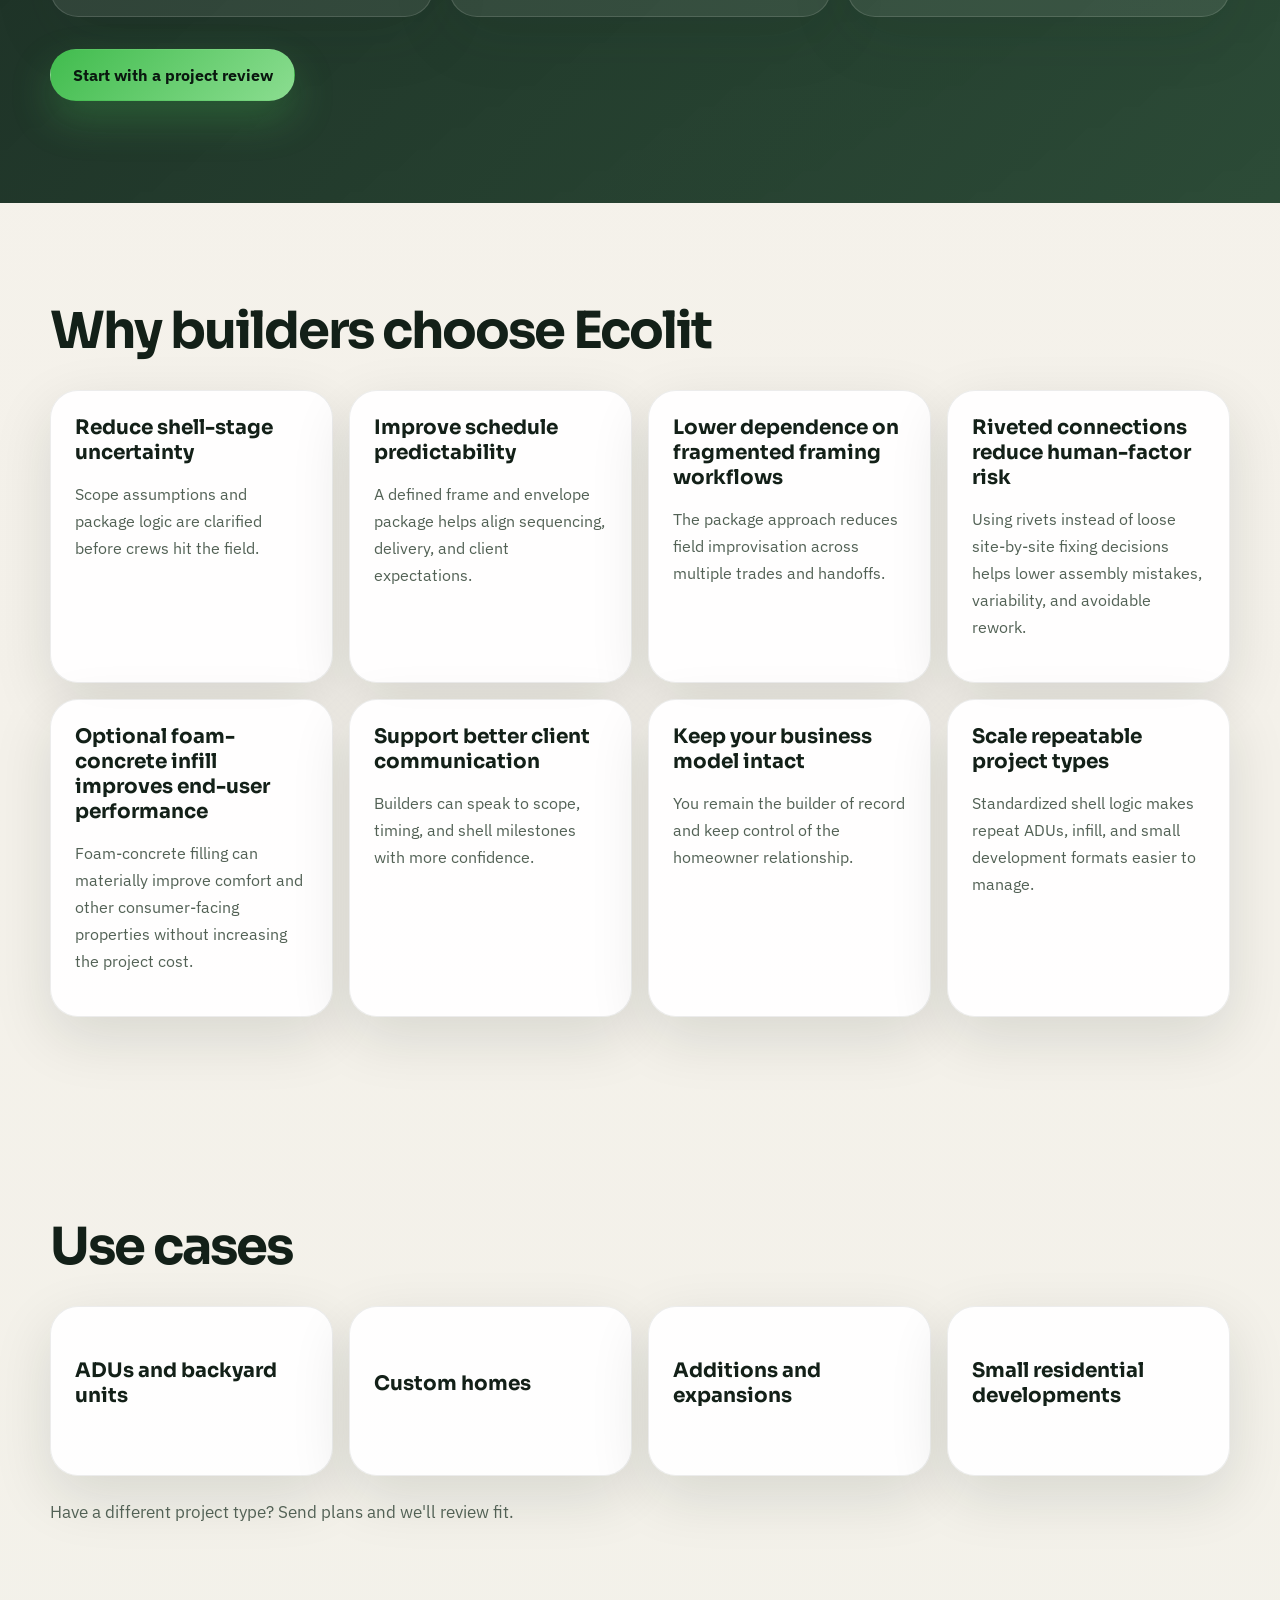
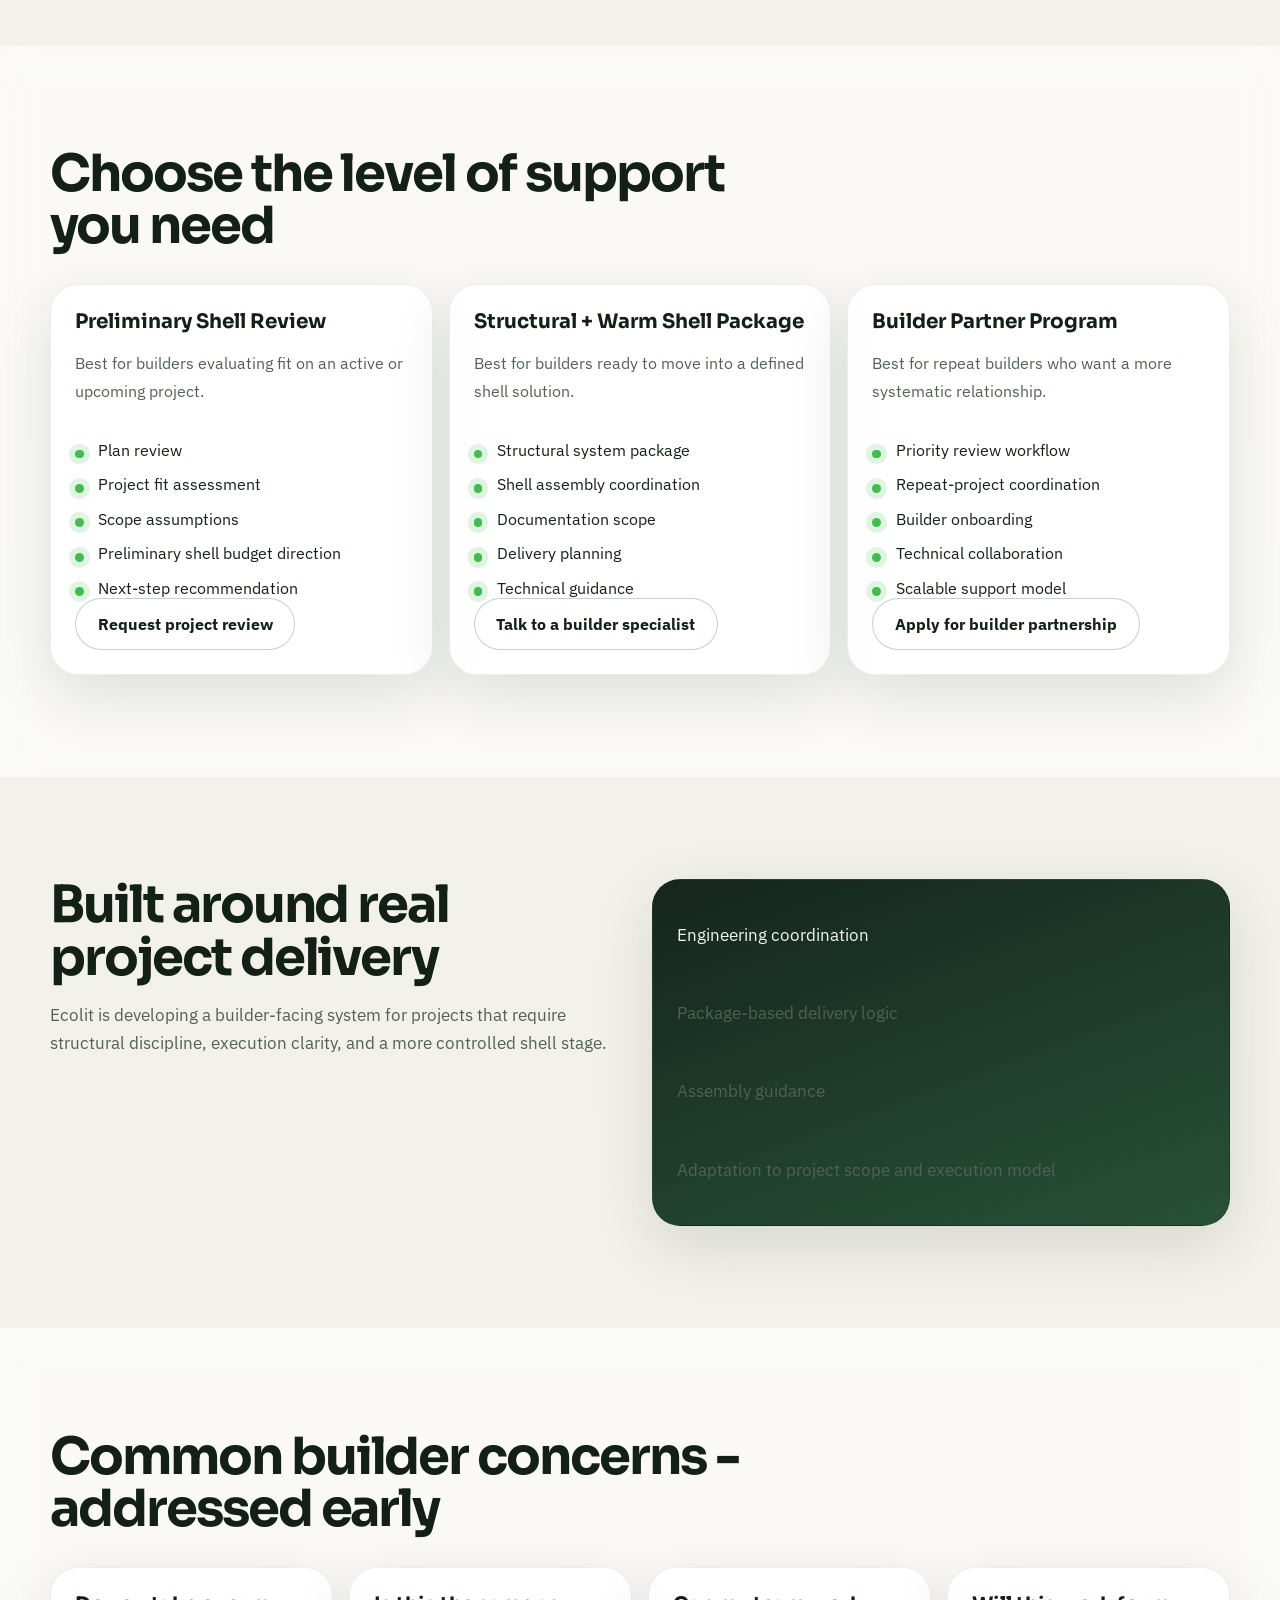
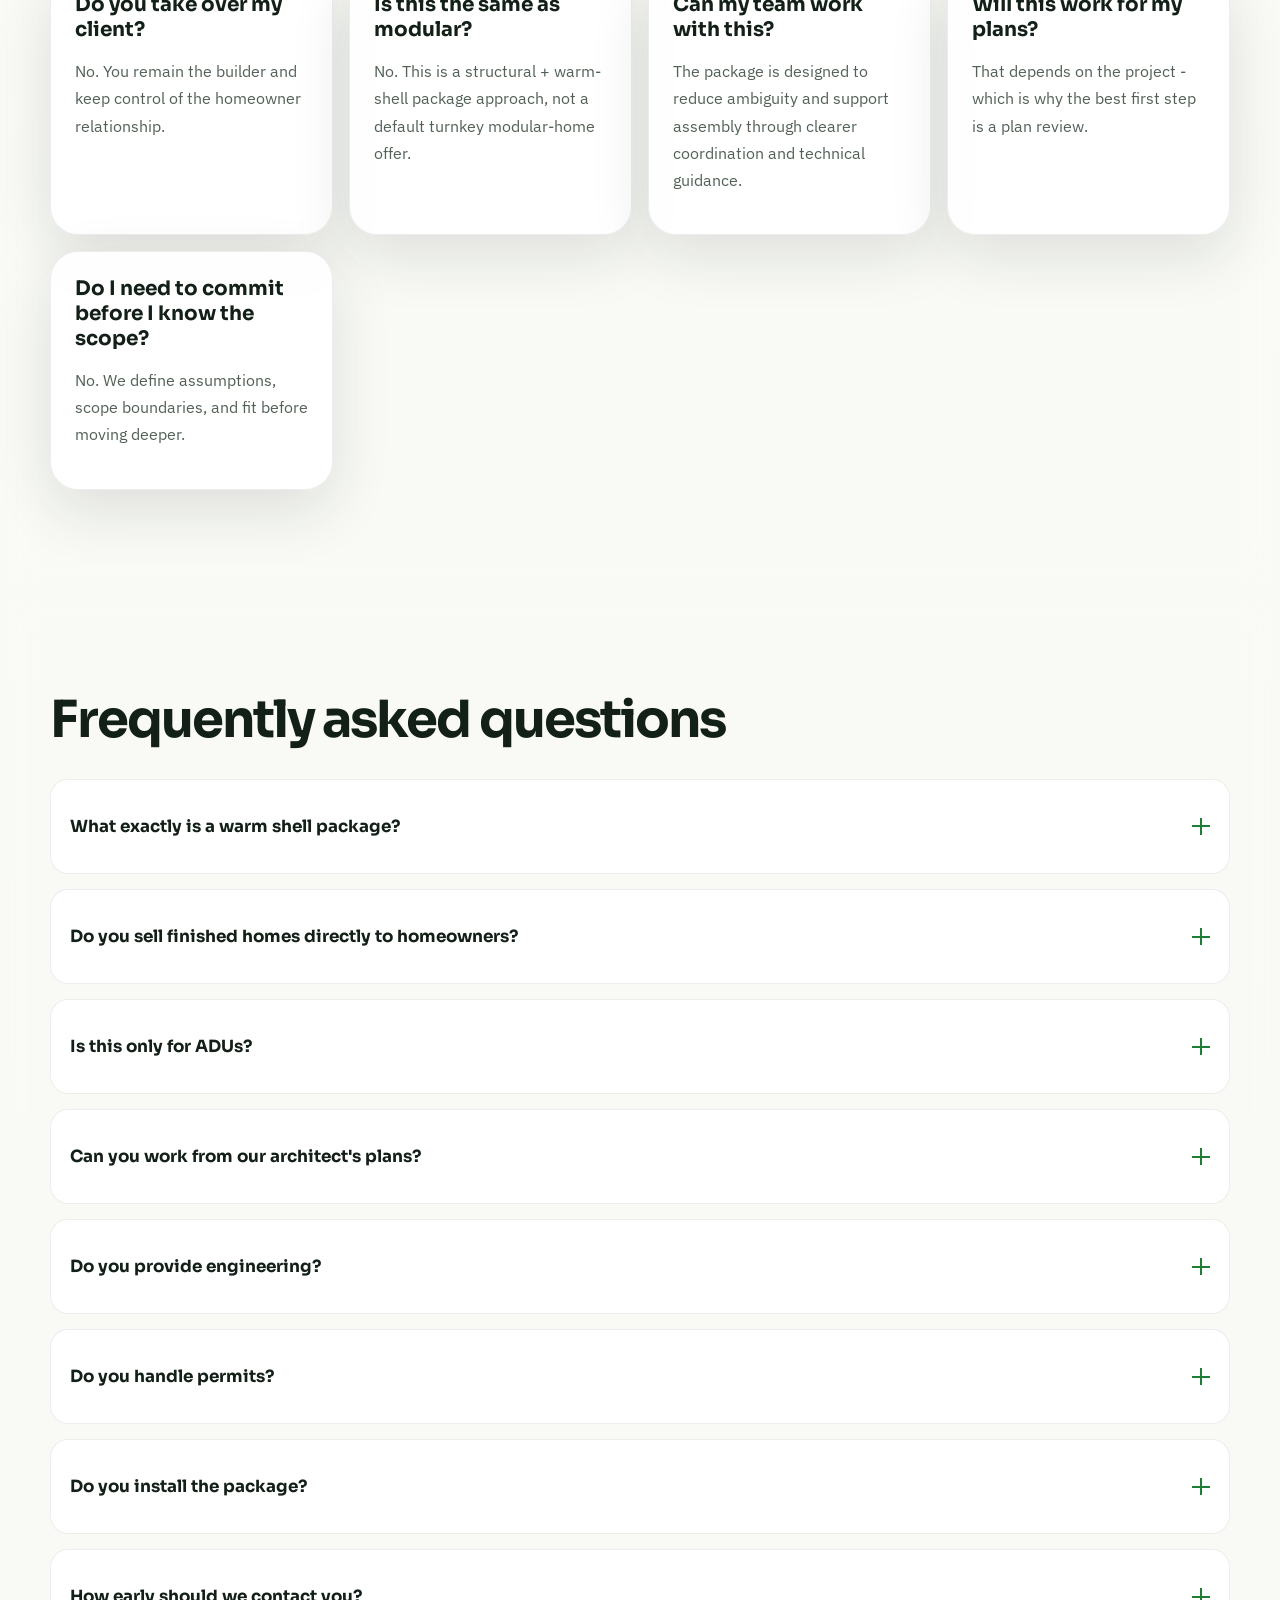
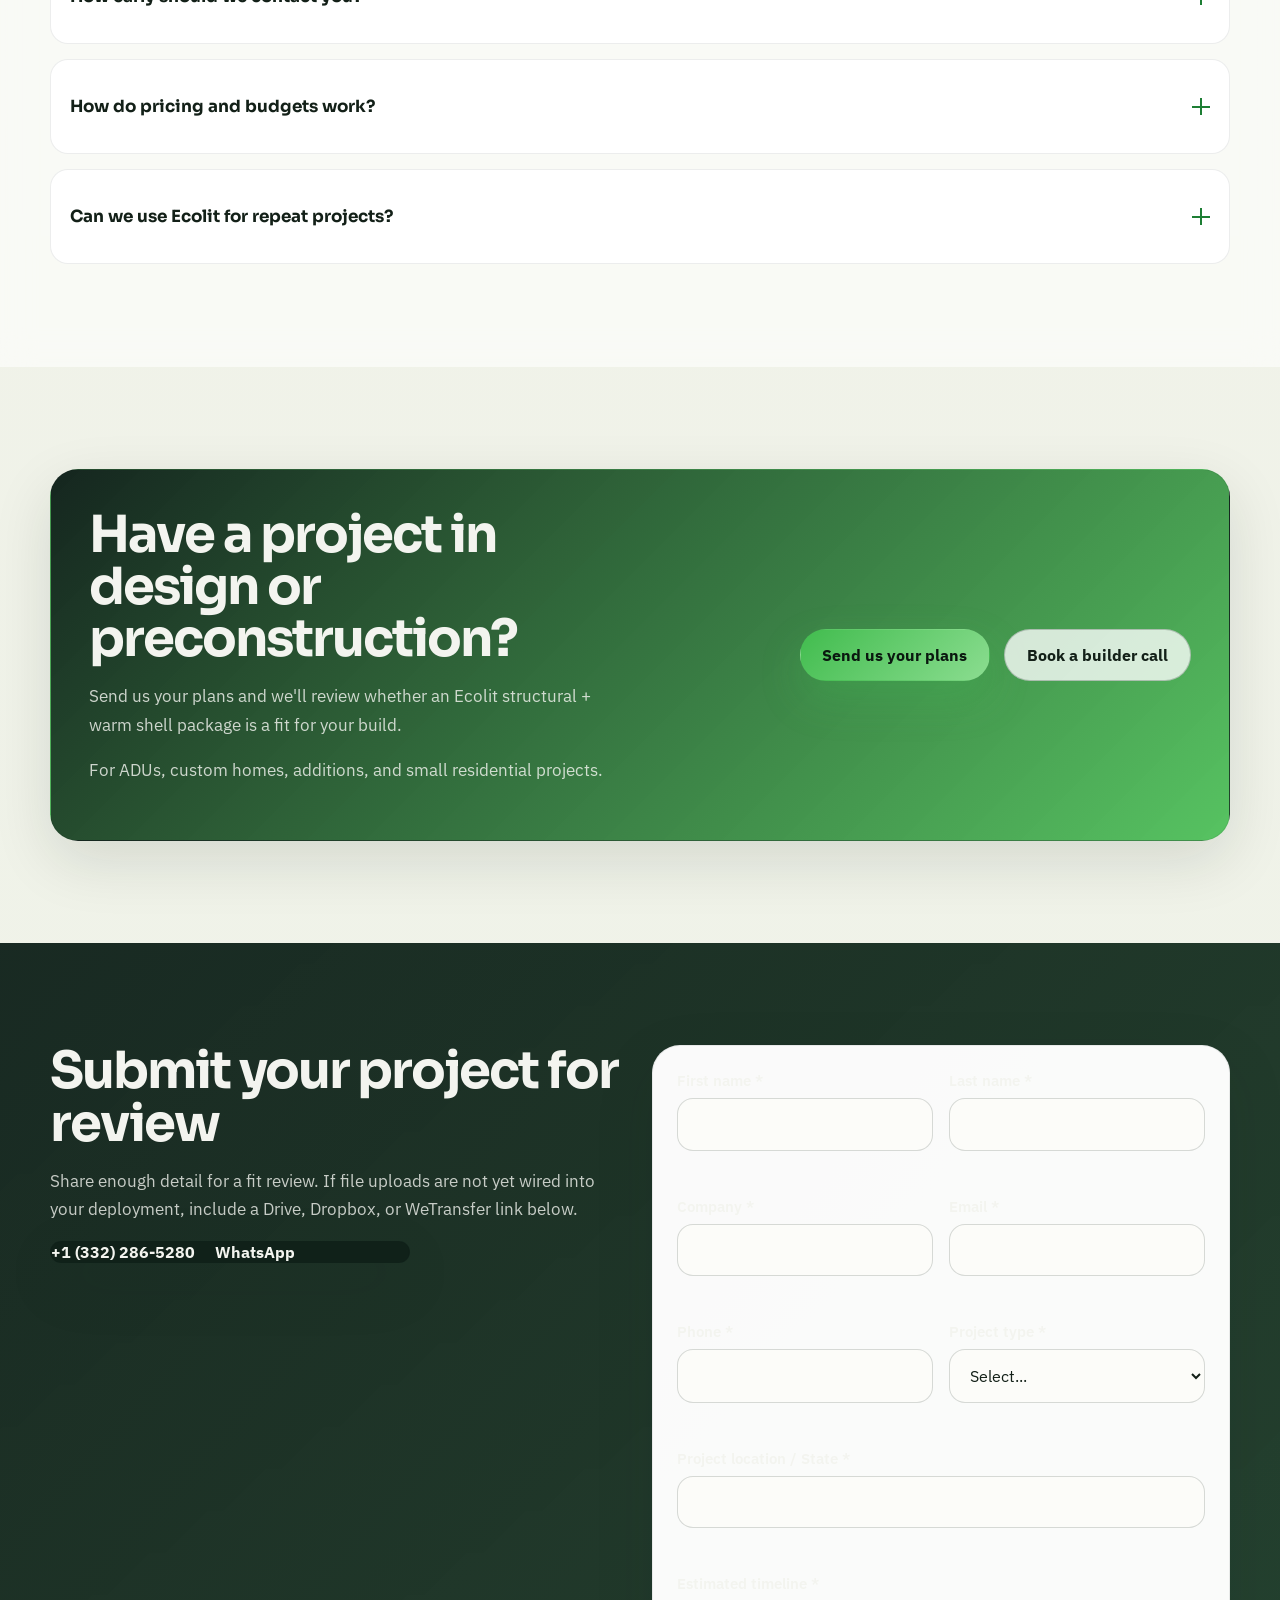
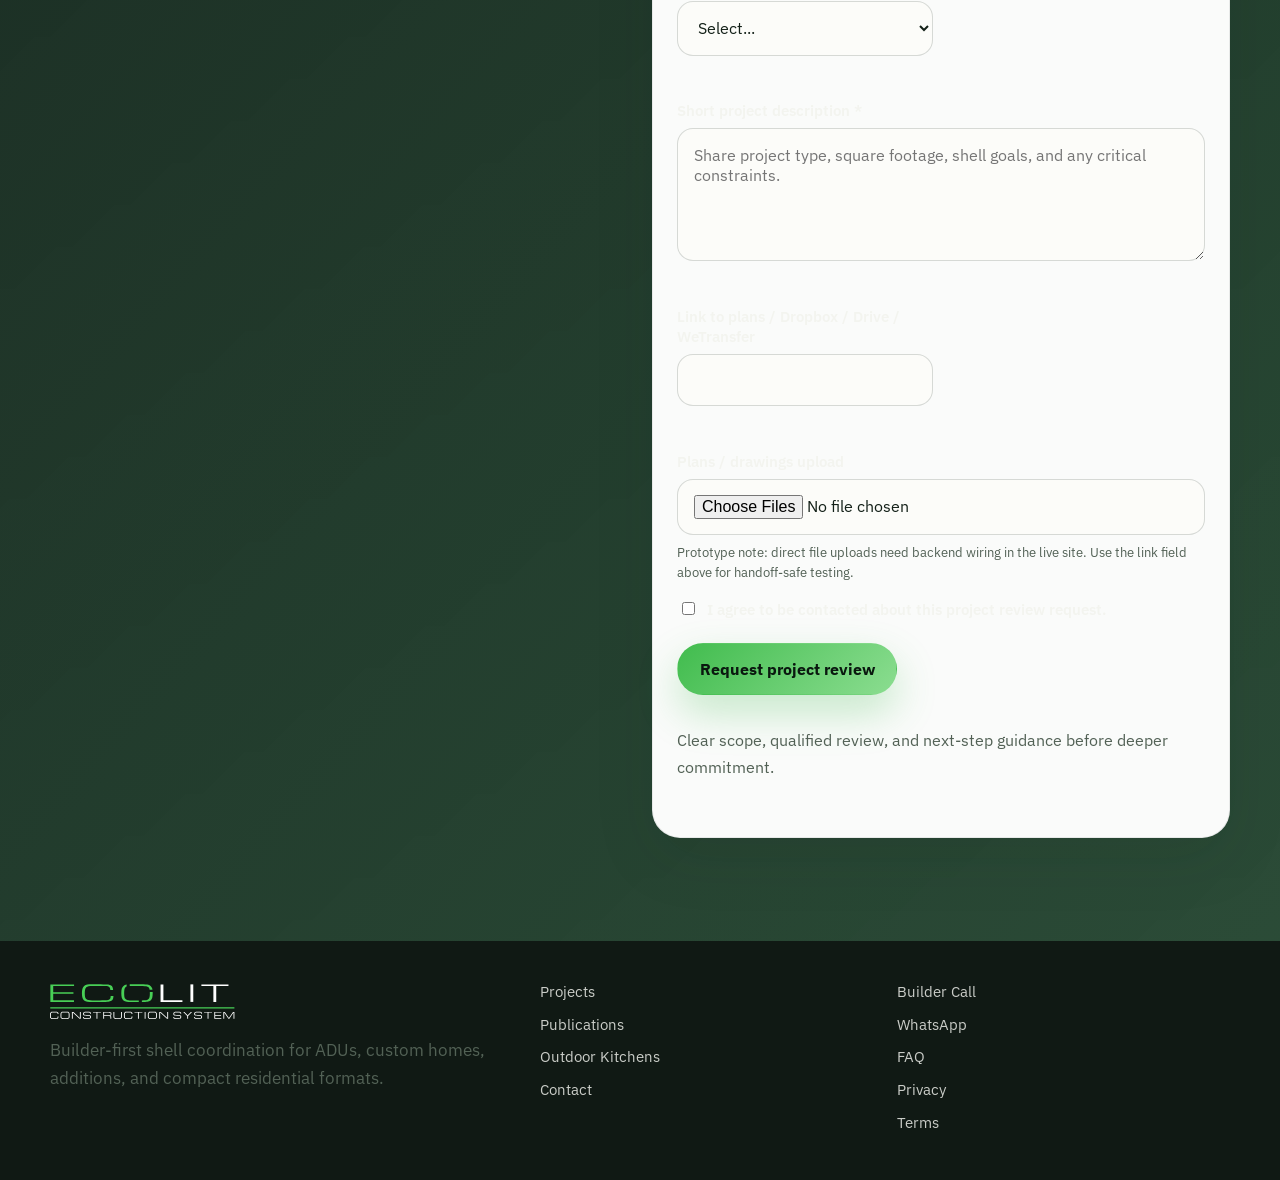
==== commit c7f6bd16: "Refine builder landing hero" ====
--- a/builders/index.html
+++ b/builders/index.html
@@ -30,13 +30,13 @@
       href="https://fonts.googleapis.com/css2?family=IBM+Plex+Sans:wght@400;500;600;700&family=Sora:wght@500;600;700;800&display=swap"
       rel="stylesheet"
     >
-    <link rel="stylesheet" href="../styles.css?v=20260313b">
+    <link rel="stylesheet" href="../styles.css?v=20260313c">
   </head>
   <body>
     <a class="skip-link" href="#main-content">Skip to content</a>
     <header class="site-header" id="site-header"></header>
     <main id="main-content"></main>
     <footer class="site-footer" id="site-footer"></footer>
-    <script type="module" src="../script.js?v=20260313b"></script>
+    <script type="module" src="../script.js?v=20260313c"></script>
   </body>
 </html>
--- a/styles.css
+++ b/styles.css
@@ -139,8 +139,10 @@
 }
 
 .hero h1 {
-  font-size: clamp(2.3rem, 5.4vw, 4.35rem);
-  max-width: 12ch;
+  font-size: clamp(2.25rem, 4.8vw, 4rem);
+  line-height: 0.98;
+  max-width: 11.8ch;
+  text-wrap: balance;
 }
 
 .section-heading h2,
@@ -230,8 +232,7 @@
 
 .site-nav__link:hover,
 .site-nav__secondary:hover,
-.footer__links a:hover,
-.hero__text-link:hover {
+.footer__links a:hover {
   color: #a8f4b2;
 }
 
@@ -281,20 +282,35 @@
   box-shadow: 0 18px 40px rgba(65, 188, 78, 0.28);
 }
 
+.button--primary:hover {
+  box-shadow: 0 22px 44px rgba(65, 188, 78, 0.34);
+}
+
 .button--secondary {
   border-color: var(--line-strong);
   background: rgba(255, 255, 255, 0.78);
   color: var(--text);
 }
 
+.button--secondary:hover {
+  border-color: rgba(16, 33, 26, 0.24);
+  background: rgba(255, 255, 255, 0.94);
+}
+
 .section--gradient .button--secondary {
   border-color: rgba(243, 244, 239, 0.22);
   background: rgba(255, 255, 255, 0.08);
   color: var(--text-inverse);
 }
 
+.section--gradient .button--secondary:hover {
+  border-color: rgba(243, 244, 239, 0.34);
+  background: rgba(255, 255, 255, 0.14);
+}
+
 .hero {
-  padding-top: clamp(3rem, 7vw, 5rem);
+  padding-top: clamp(1.75rem, 3.8vw, 3rem);
+  padding-bottom: clamp(1.9rem, 4vw, 3.2rem);
 }
 
 .hero__grid,
@@ -308,57 +324,97 @@
 }
 
 .hero__grid {
-  grid-template-columns: minmax(0, 1.45fr) minmax(290px, 0.9fr);
-  align-items: stretch;
+  grid-template-columns: minmax(0, 1.55fr) minmax(320px, 0.9fr);
+  gap: 1.75rem;
+  align-items: start;
 }
 
 .hero__content {
-  padding: clamp(2rem, 4vw, 3.5rem);
+  display: flex;
+  flex-direction: column;
+  align-items: flex-start;
+  padding: clamp(1.8rem, 3.2vw, 2.85rem);
   border-radius: var(--radius);
   background:
-    linear-gradient(140deg, rgba(255, 255, 255, 0.92), rgba(248, 252, 246, 0.78)),
+    linear-gradient(145deg, rgba(255, 255, 255, 0.94), rgba(247, 251, 244, 0.84)),
     linear-gradient(135deg, rgba(65, 188, 78, 0.1), transparent);
   box-shadow: var(--shadow);
   border: 1px solid rgba(16, 33, 26, 0.08);
 }
 
+.hero__eyebrow {
+  margin: 0 0 1rem;
+  color: #5f7164;
+  font-size: 0.76rem;
+  font-weight: 700;
+  letter-spacing: 0.18em;
+  text-transform: uppercase;
+}
+
 .hero__body {
-  max-width: 60ch;
-  margin: 1.35rem 0 0;
-  font-size: 1.08rem;
+  max-width: 54ch;
+  margin: 0.95rem 0 0;
+  font-size: 1.05rem;
+  line-height: 1.68;
+  text-wrap: pretty;
 }
 
 .hero__actions {
   display: flex;
   flex-wrap: wrap;
   gap: 0.9rem;
-  margin-top: 2rem;
-}
-
-.hero__text-link {
-  display: inline-flex;
   align-items: center;
-  font-weight: 700;
-  text-decoration: none;
-}
-
-.hero__highlights {
+  margin-top: 1.45rem;
+}
+
+.hero__actions .button {
+  white-space: nowrap;
+}
+
+.hero__proof-strip,
+.hero__bullet-list {
   list-style: none;
   padding: 0;
-  margin: 2rem 0 0;
-  display: grid;
-  gap: 0.85rem;
-}
-
-.hero__highlights li,
-.hero__checklist li,
+  margin: 0;
+}
+
+.hero__proof-strip {
+  display: flex;
+  flex-wrap: wrap;
+  gap: 0.55rem;
+  margin-top: 1.1rem;
+  max-width: 58rem;
+}
+
+.hero__proof-pill {
+  padding: 0.46rem 0.72rem;
+  border-radius: 999px;
+  border: 1px solid rgba(16, 33, 26, 0.12);
+  background: rgba(255, 255, 255, 0.72);
+  color: #46584c;
+  font-size: 0.8rem;
+  font-weight: 600;
+  line-height: 1.35;
+}
+
+.hero__bullet-list {
+  display: grid;
+  grid-template-columns: repeat(2, minmax(0, 1fr));
+  gap: 0.75rem 1.15rem;
+  margin-top: 1.2rem;
+  width: 100%;
+  max-width: 48rem;
+}
+
+.hero__bullet-list li,
+.hero__review-list li,
 .scope-list li {
   position: relative;
   padding-left: 1.45rem;
 }
 
-.hero__highlights li::before,
-.hero__checklist li::before,
+.hero__bullet-list li::before,
+.hero__review-list li::before,
 .scope-list li::before {
   content: "";
   position: absolute;
@@ -389,7 +445,9 @@
 }
 
 .hero__panel {
-  padding: 2rem;
+  display: flex;
+  flex-direction: column;
+  padding: clamp(1.6rem, 2.6vw, 2rem);
   background:
     linear-gradient(145deg, rgba(16, 33, 26, 0.97), rgba(28, 72, 45, 0.93)),
     radial-gradient(circle at top, rgba(65, 188, 78, 0.3), transparent 40%);
@@ -402,25 +460,51 @@
   color: var(--text-inverse);
 }
 
-.hero__checklist {
+.hero__panel h2 {
+  font-size: clamp(1.55rem, 2.2vw, 1.95rem);
+  line-height: 1.08;
+  text-wrap: balance;
+}
+
+.hero__panel-intro,
+.hero__panel-note {
+  color: rgba(243, 244, 239, 0.88);
+  line-height: 1.65;
+  text-wrap: pretty;
+}
+
+.hero__panel-intro {
+  margin: 0.9rem 0 0;
+}
+
+.hero__review-list {
   list-style: none;
   padding: 0;
-  margin: 1.5rem 0 2rem;
-  display: grid;
-  gap: 0.9rem;
-}
-
-.hero__panel-meta {
-  display: grid;
-  gap: 1rem;
-  padding-top: 1.5rem;
+  margin: 1.3rem 0 0;
+  display: grid;
+  gap: 0;
+}
+
+.hero__review-list li {
+  padding-top: 0.85rem;
+  padding-bottom: 0.85rem;
   border-top: 1px solid rgba(243, 244, 239, 0.16);
 }
 
-.hero__panel-meta p,
 .hero__panel li {
   color: rgba(243, 244, 239, 0.82);
   line-height: 1.6;
+}
+
+.hero__panel-note {
+  margin: 1.3rem 0 0;
+  padding-top: 1.2rem;
+  border-top: 1px solid rgba(243, 244, 239, 0.16);
+}
+
+.hero__panel-cta {
+  width: 100%;
+  margin-top: 1.35rem;
 }
 
 .pill-grid,
@@ -870,7 +954,8 @@
 
 @media (max-width: 720px) {
   .hero h1 {
-    max-width: 11ch;
+    font-size: clamp(2.05rem, 9vw, 2.9rem);
+    max-width: 12ch;
   }
 
   .pill-grid,
@@ -892,6 +977,25 @@
   .proof-card {
     border-radius: 24px;
   }
+
+  .hero__actions {
+    flex-direction: column;
+    align-items: stretch;
+  }
+
+  .hero__actions .button {
+    width: 100%;
+    white-space: normal;
+  }
+
+  .hero__proof-strip,
+  .hero__bullet-list {
+    max-width: none;
+  }
+
+  .hero__bullet-list {
+    grid-template-columns: 1fr;
+  }
 }
 
 @media (prefers-reduced-motion: reduce) {
